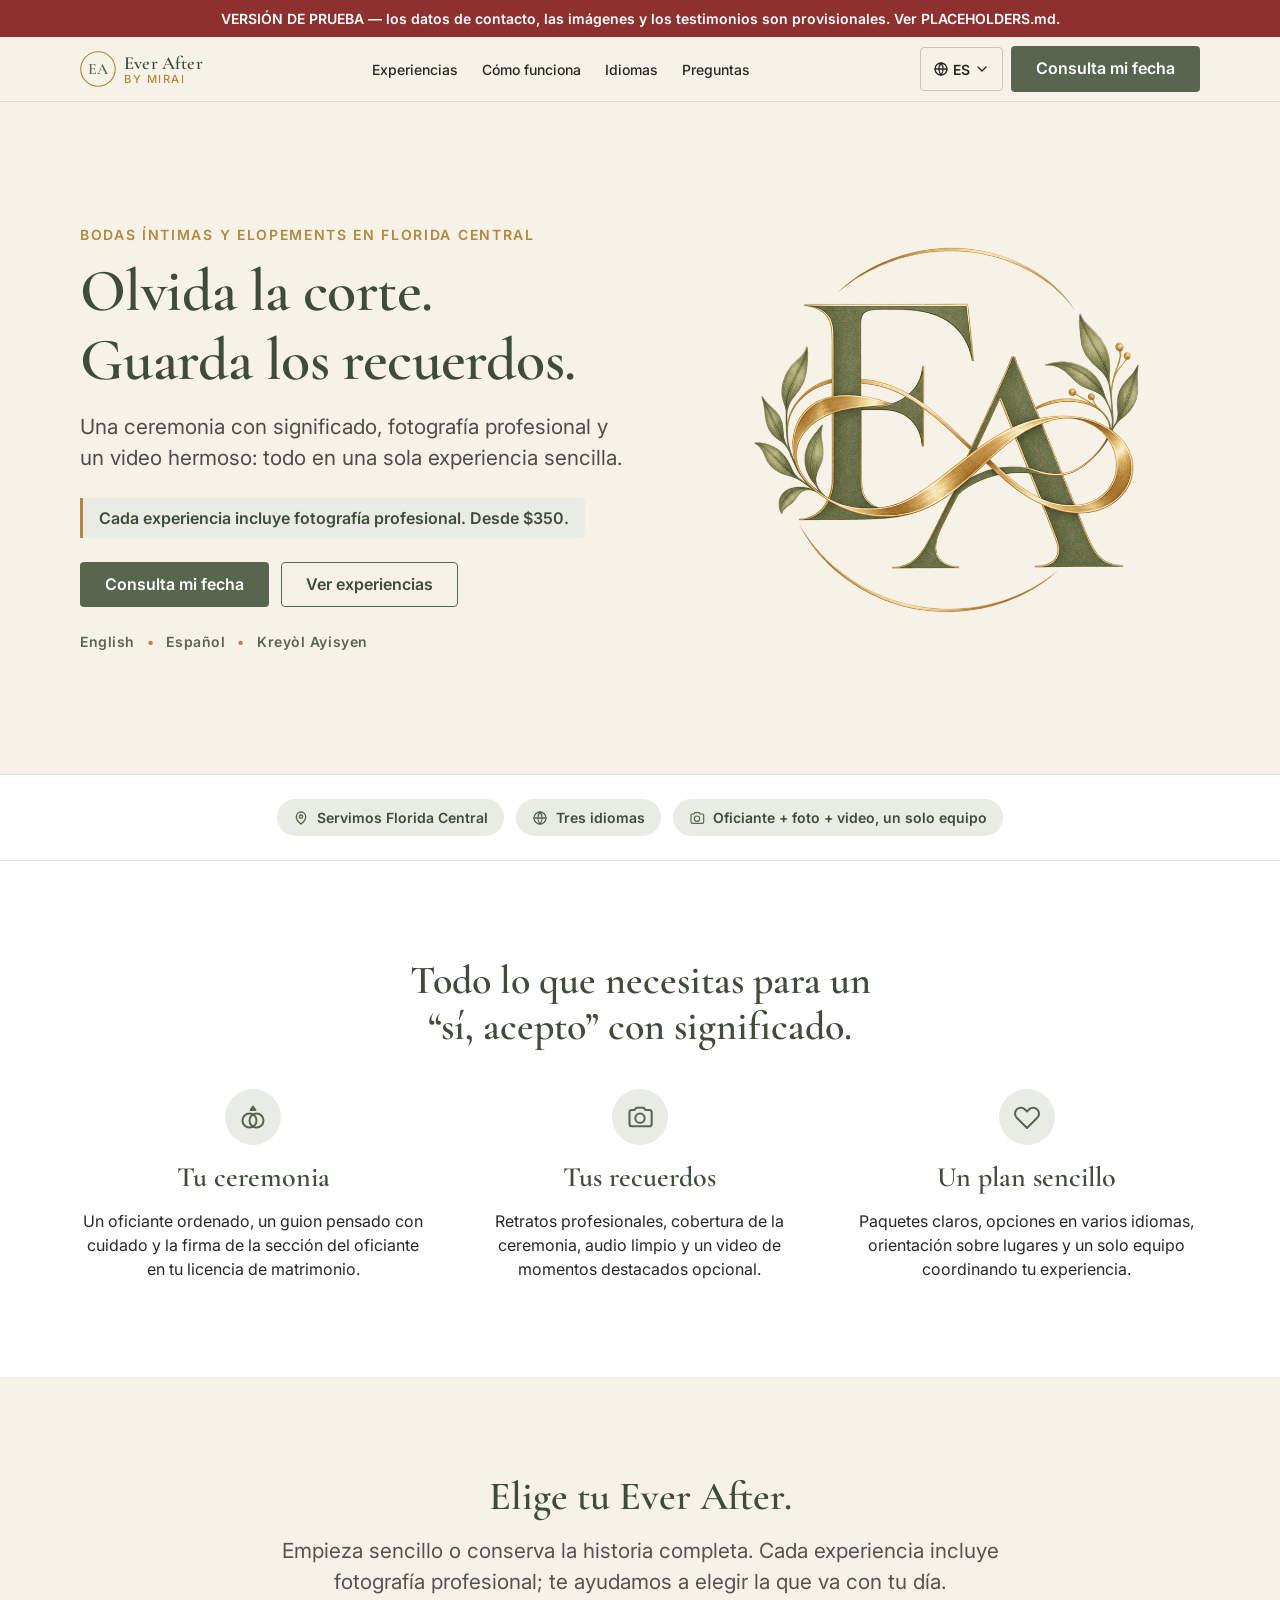
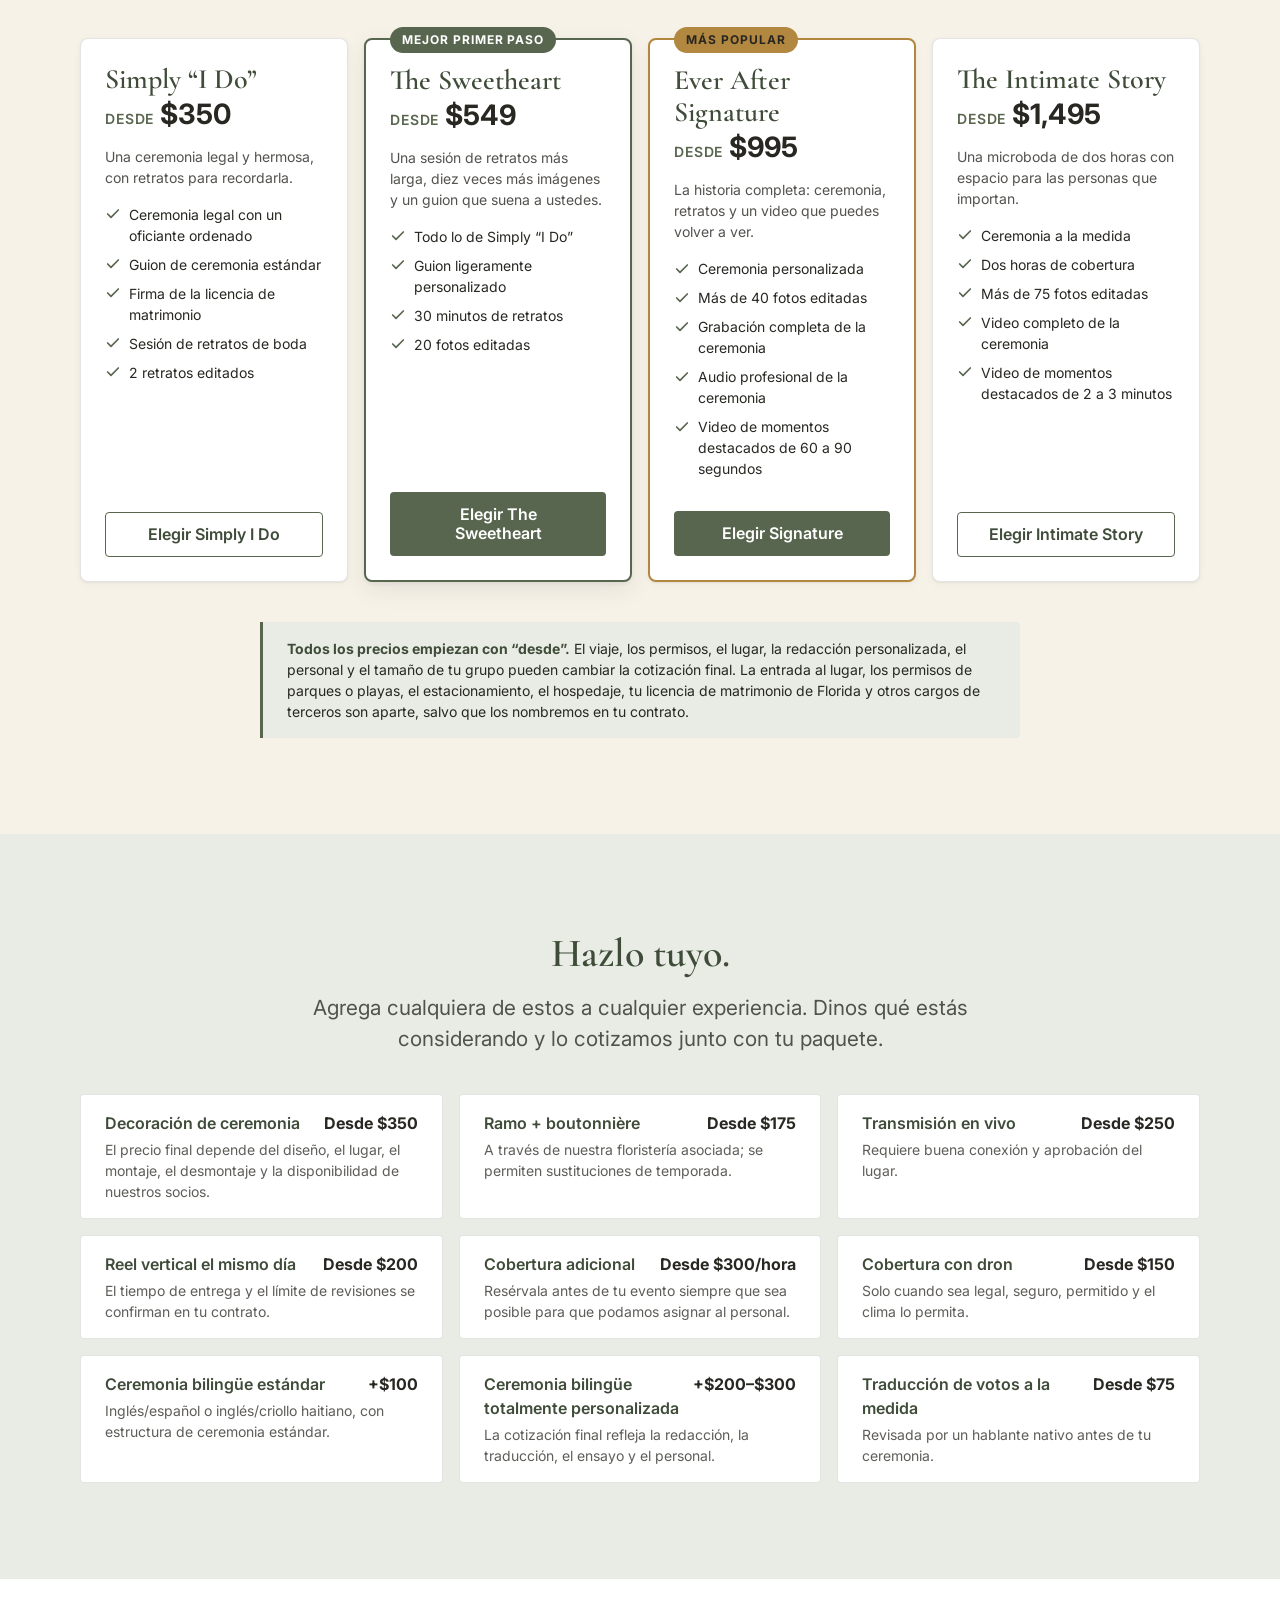
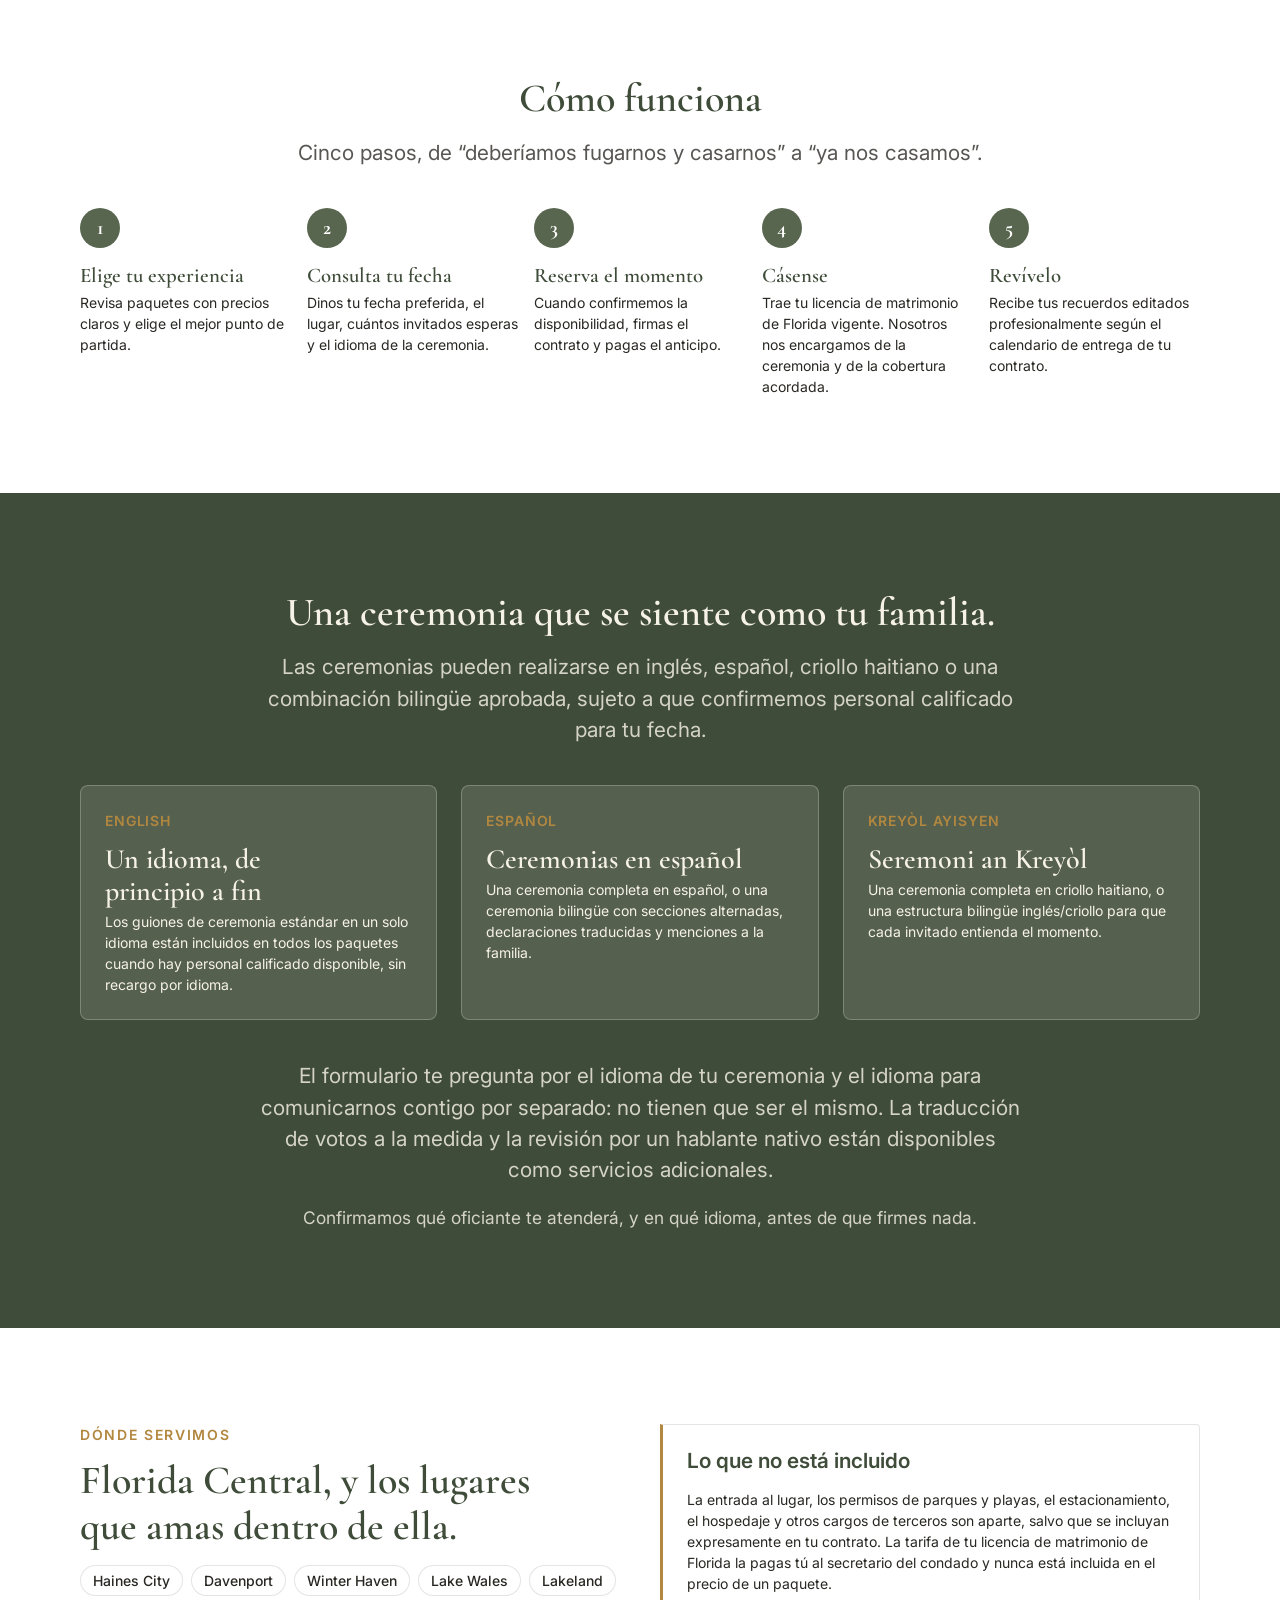
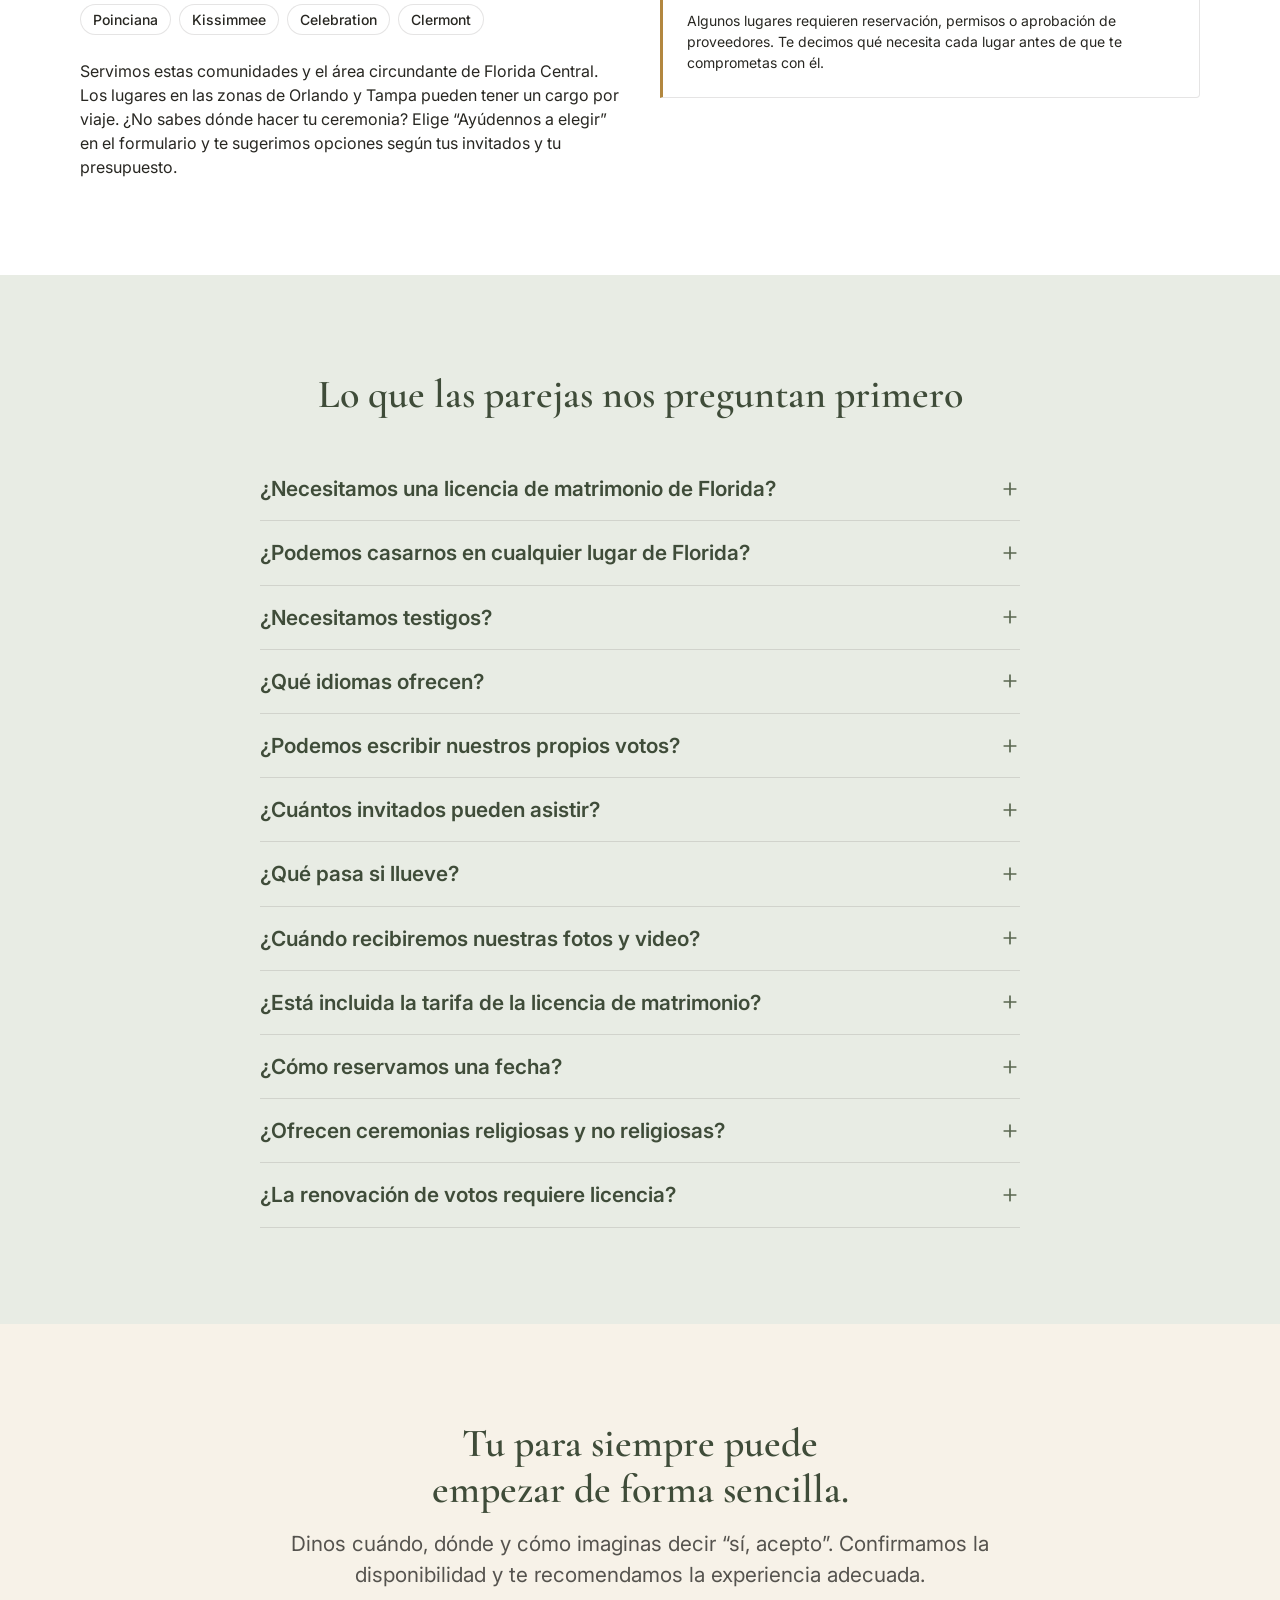
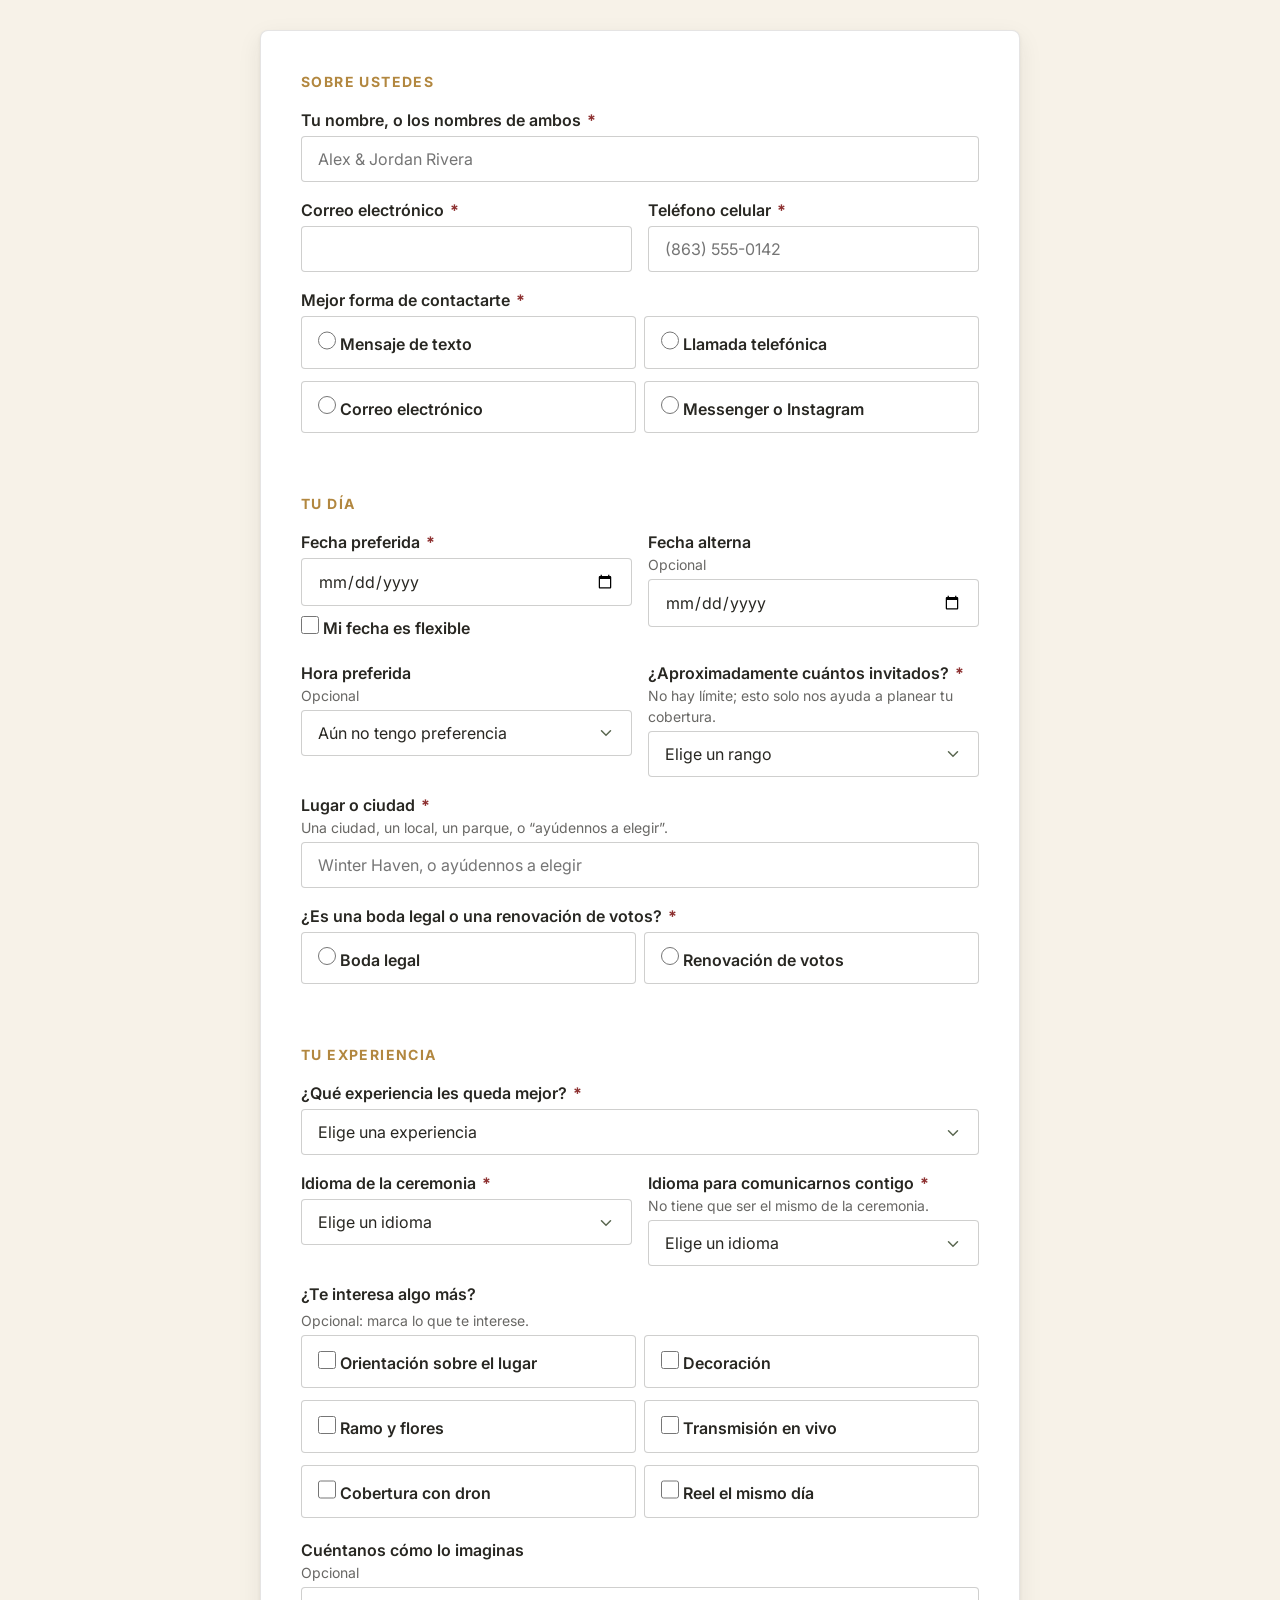
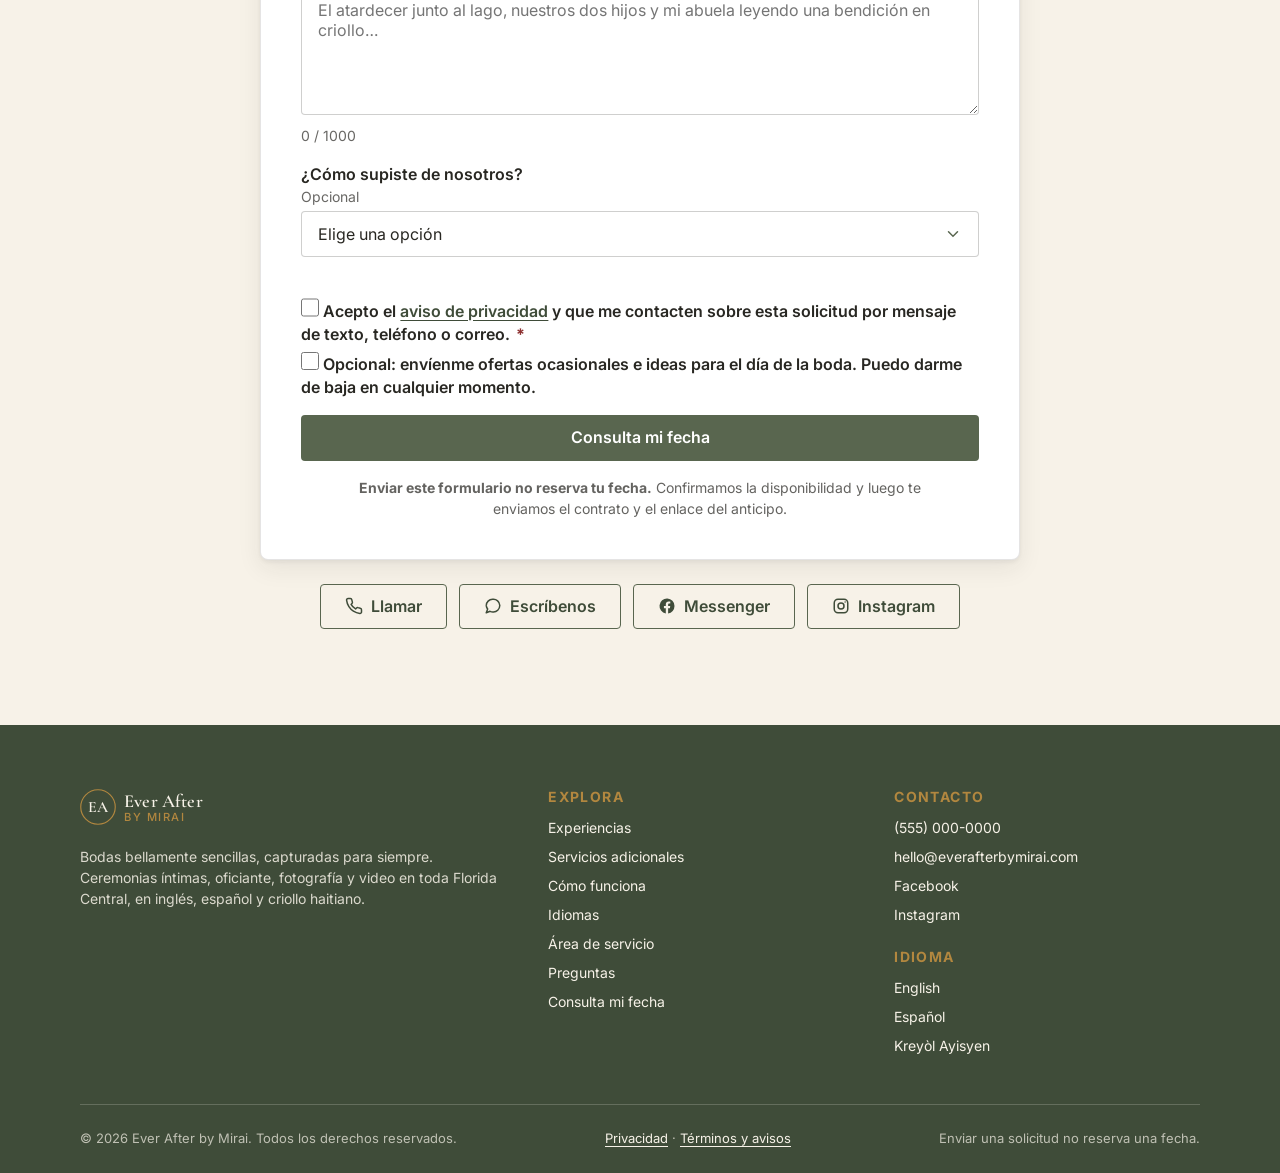
==== es/index.html @ f6a41e98 "Ever After by Mirai website — EN/ES/HT landing pages Static, no-build marketing and lead-conversion " ====
<!DOCTYPE html>
<html lang="es-US">
<head>
<meta charset="utf-8">
<meta name="viewport" content="width=device-width, initial-scale=1">

<!-- SEO §16.1 -->
<title>Bodas Íntimas y Elopements en Florida Central | Ever After by Mirai</title>
<meta name="description" content="Bodas sencillas y significativas en Florida Central: oficiante, fotografía y video. Cada paquete incluye fotos profesionales. Inglés, español y criollo haitiano. Desde $350.">

<!-- Canonical + hreflang §9.3. TODO: replace the domain before launch. -->
<link rel="canonical" href="https://everafterbymirai.com/es/">
<link rel="alternate" hreflang="en-US" href="https://everafterbymirai.com/">
<link rel="alternate" hreflang="es-US" href="https://everafterbymirai.com/es/">
<link rel="alternate" hreflang="ht" href="https://everafterbymirai.com/ht/">
<link rel="alternate" hreflang="x-default" href="https://everafterbymirai.com/">

<!-- Open Graph §16.1 -->
<meta property="og:type" content="website">
<meta property="og:locale" content="es_US">
<meta property="og:locale:alternate" content="en_US">
<meta property="og:locale:alternate" content="ht_HT">
<meta property="og:site_name" content="Ever After by Mirai">
<meta property="og:url" content="https://everafterbymirai.com/es/">
<meta property="og:title" content="Ever After by Mirai | Bodas Íntimas en Florida">
<meta property="og:description" content="Oficiante, fotografía y video en una sola experiencia, sencilla y hermosa.">
<meta property="og:image" content="https://everafterbymirai.com/assets/images/og-card.jpg">
<meta property="og:image:width" content="1200">
<meta property="og:image:height" content="630">
<meta property="og:image:alt" content="Ever After by Mirai — bodas íntimas y elopements en Florida Central">
<meta name="twitter:card" content="summary_large_image">

<link rel="icon" href="/assets/icons/favicon.svg" type="image/svg+xml">
<link rel="apple-touch-icon" href="/assets/icons/apple-touch-icon.png">

<!-- Fonts §12.3. display=swap keeps text visible if Google Fonts is slow or
     blocked, per the §14 resilience requirement. -->
<link rel="preconnect" href="https://fonts.googleapis.com">
<link rel="preconnect" href="https://fonts.gstatic.com" crossorigin>
<link rel="stylesheet" href="https://fonts.googleapis.com/css2?family=Cormorant+Garamond:wght@500;600;700&amp;family=Inter:wght@400;500;600;700&amp;display=swap">

<link rel="stylesheet" href="/assets/css/styles.css">

<!--
  Structured data §16.2 — only truthful, currently-verifiable fields.
  Deliberately omitted until confirmed: aggregateRating and review (§16.2
  forbids self-serving review markup), priceRange, openingHours, and a street
  address. TODO: fill telephone, email, and sameAs from §25 before launch.
-->
<script type="application/ld+json">
{
  "@context": "https://schema.org",
  "@type": "LocalBusiness",
  "@id": "https://everafterbymirai.com/#business",
  "name": "Ever After by Mirai",
  "description": "Intimate wedding ceremonies, officiating, photography, and film for couples across Central Florida. Services offered in English, Spanish, and Haitian Creole.",
  "url": "https://everafterbymirai.com/",
  "logo": "https://everafterbymirai.com/assets/icons/logo.svg",
  "image": "https://everafterbymirai.com/assets/images/og-card.jpg",
  "telephone": "+1-555-000-0000",
  "email": "hello@everafterbymirai.com",
  "availableLanguage": ["en", "es", "ht"],
  "areaServed": [
    { "@type": "City", "name": "Haines City", "addressRegion": "FL" },
    { "@type": "City", "name": "Davenport", "addressRegion": "FL" },
    { "@type": "City", "name": "Winter Haven", "addressRegion": "FL" },
    { "@type": "City", "name": "Lake Wales", "addressRegion": "FL" },
    { "@type": "City", "name": "Lakeland", "addressRegion": "FL" },
    { "@type": "City", "name": "Poinciana", "addressRegion": "FL" },
    { "@type": "City", "name": "Kissimmee", "addressRegion": "FL" },
    { "@type": "City", "name": "Celebration", "addressRegion": "FL" },
    { "@type": "City", "name": "Clermont", "addressRegion": "FL" }
  ],
  "sameAs": [
    "https://www.facebook.com/everafterbymirai",
    "https://www.instagram.com/everafterbymirai"
  ]
}
</script>

<script src="/assets/js/main.js" defer></script>
</head>

<body data-page-type="landing">

<!-- ==== DELETE BEFORE PRODUCTION (see PLACEHOLDERS.md) ==================== -->
<div class="placeholder-banner">
  <p>VERSIÓN DE PRUEBA — los datos de contacto, las imágenes y los testimonios son provisionales. Ver PLACEHOLDERS.md.</p>
</div>
<!-- ======================================================================== -->

<a class="skip-link" href="#main">Ir al contenido</a>

<!-- Icon sprite -->
<svg width="0" height="0" style="position:absolute" aria-hidden="true" focusable="false">
  <symbol id="i-check" viewBox="0 0 24 24" fill="none" stroke="currentColor" stroke-width="2.5" stroke-linecap="round" stroke-linejoin="round"><path d="M20 6L9 17l-5-5"/></symbol>
  <symbol id="i-globe" viewBox="0 0 24 24" fill="none" stroke="currentColor" stroke-width="2" stroke-linecap="round" stroke-linejoin="round"><circle cx="12" cy="12" r="9"/><path d="M3 12h18M12 3a15 15 0 010 18M12 3a15 15 0 000 18"/></symbol>
  <symbol id="i-chevron" viewBox="0 0 24 24" fill="none" stroke="currentColor" stroke-width="2" stroke-linecap="round" stroke-linejoin="round"><path d="M6 9l6 6 6-6"/></symbol>
  <symbol id="i-menu" viewBox="0 0 24 24" fill="none" stroke="currentColor" stroke-width="2" stroke-linecap="round"><path d="M3 6h18M3 12h18M3 18h18"/></symbol>
  <symbol id="i-close" viewBox="0 0 24 24" fill="none" stroke="currentColor" stroke-width="2" stroke-linecap="round"><path d="M18 6L6 18M6 6l12 12"/></symbol>
  <symbol id="i-plus" viewBox="0 0 24 24" fill="none" stroke="currentColor" stroke-width="2" stroke-linecap="round"><path d="M12 5v14M5 12h14"/></symbol>
  <symbol id="i-rings" viewBox="0 0 24 24" fill="none" stroke="currentColor" stroke-width="1.75" stroke-linecap="round" stroke-linejoin="round"><circle cx="9" cy="15" r="6"/><circle cx="15" cy="15" r="6"/><path d="M12 3l2 3h-4l2-3z"/></symbol>
  <symbol id="i-camera" viewBox="0 0 24 24" fill="none" stroke="currentColor" stroke-width="1.75" stroke-linecap="round" stroke-linejoin="round"><path d="M3 8a2 2 0 012-2h2.5l1.2-2h6.6l1.2 2H20a2 2 0 012 2v10a2 2 0 01-2 2H5a2 2 0 01-2-2V8z"/><circle cx="12" cy="13" r="4"/></symbol>
  <symbol id="i-calendar" viewBox="0 0 24 24" fill="none" stroke="currentColor" stroke-width="1.75" stroke-linecap="round" stroke-linejoin="round"><rect x="3" y="5" width="18" height="16" rx="2"/><path d="M3 10h18M8 3v4M16 3v4"/></symbol>
  <symbol id="i-pin" viewBox="0 0 24 24" fill="none" stroke="currentColor" stroke-width="2" stroke-linecap="round" stroke-linejoin="round"><path d="M12 21s7-5.5 7-11a7 7 0 10-14 0c0 5.5 7 11 7 11z"/><circle cx="12" cy="10" r="2.5"/></symbol>
  <symbol id="i-phone" viewBox="0 0 24 24" fill="none" stroke="currentColor" stroke-width="2" stroke-linecap="round" stroke-linejoin="round"><path d="M22 16.9v3a2 2 0 01-2.2 2 19.8 19.8 0 01-8.6-3.1 19.5 19.5 0 01-6-6A19.8 19.8 0 012.1 4.2 2 2 0 014.1 2h3a2 2 0 012 1.7c.1 1 .4 1.9.7 2.8a2 2 0 01-.5 2.1L8.1 9.9a16 16 0 006 6l1.3-1.3a2 2 0 012.1-.4c.9.3 1.8.6 2.8.7a2 2 0 011.7 2z"/></symbol>
  <symbol id="i-chat" viewBox="0 0 24 24" fill="none" stroke="currentColor" stroke-width="2" stroke-linecap="round" stroke-linejoin="round"><path d="M21 11.5a8.4 8.4 0 01-9 8.4 9.5 9.5 0 01-3.9-.8L3 21l1.9-4.9A8.4 8.4 0 013 11.5a8.4 8.4 0 018.5-8.4h.5A8.4 8.4 0 0121 11a.5.5 0 010 .5z"/></symbol>
  <symbol id="i-image" viewBox="0 0 24 24" fill="none" stroke="currentColor" stroke-width="1.75" stroke-linecap="round" stroke-linejoin="round"><rect x="3" y="4" width="18" height="16" rx="2"/><circle cx="8.5" cy="9.5" r="1.5"/><path d="M21 15l-5-5L5 20"/></symbol>
  <symbol id="i-heart" viewBox="0 0 24 24" fill="none" stroke="currentColor" stroke-width="1.75" stroke-linecap="round" stroke-linejoin="round"><path d="M20.8 5.6a5 5 0 00-7.1 0L12 7.3l-1.7-1.7a5 5 0 10-7.1 7.1L12 21.4l8.8-8.7a5 5 0 000-7.1z"/></symbol>
  <symbol id="i-facebook" viewBox="0 0 24 24" fill="currentColor"><path d="M22 12a10 10 0 10-11.6 9.9v-7H7.9V12h2.5V9.8c0-2.5 1.5-3.9 3.8-3.9 1.1 0 2.2.2 2.2.2v2.5h-1.3c-1.2 0-1.6.8-1.6 1.6V12h2.8l-.4 2.9h-2.4v7A10 10 0 0022 12z"/></symbol>
  <symbol id="i-instagram" viewBox="0 0 24 24" fill="none" stroke="currentColor" stroke-width="2"><rect x="3" y="3" width="18" height="18" rx="5"/><circle cx="12" cy="12" r="4"/><circle cx="17.5" cy="6.5" r="1" fill="currentColor" stroke="none"/></symbol>
</svg>

<!-- ======================================================================
     HEADER §7.1
     ====================================================================== -->
<header class="site-header">
  <div class="container site-header__inner">

    <a class="brand" href="/es/">
      <svg class="brand__mark" viewBox="0 0 48 48" aria-hidden="true" focusable="false">
        <circle cx="24" cy="24" r="23" fill="none" stroke="#B2873F" stroke-width="1.5"/>
        <text x="24" y="31" text-anchor="middle" font-family="Cormorant Garamond, Georgia, serif"
              font-size="21" font-weight="600" fill="#59664F">EA</text>
      </svg>
      <span class="brand__name">Ever After<span>by Mirai</span></span>
    </a>

    <nav class="site-nav" aria-label="Principal">
      <a href="#experiences">Experiencias</a>
      <a href="#how-it-works">Cómo funciona</a>
      <a href="#languages">Idiomas</a>
      <a href="#faq">Preguntas</a>
    </nav>

    <div class="header__actions">

      <!-- Language selector §7.1: text labels, never flags alone -->
      <div class="lang-switcher">
        <button type="button" class="lang-switcher__toggle" data-lang-toggle
                aria-expanded="false" aria-controls="lang-menu"
                aria-label="Cambiar idioma. Idioma actual: español">
          <svg aria-hidden="true" focusable="false"><use href="#i-globe"></use></svg>
          <span aria-hidden="true">ES</span>
          <svg class="lang-switcher__chev" aria-hidden="true" focusable="false"><use href="#i-chevron"></use></svg>
        </button>
        <ul class="lang-switcher__menu" id="lang-menu" hidden>
          <li><a href="/"    hreflang="en-US" lang="en-US" data-lang-link="en-US">English</a></li>
          <li><a href="/es/" hreflang="es-US" lang="es-US" data-lang-link="es-US" aria-current="true">Español <span class="lang-switcher__check" aria-hidden="true">✓</span><span class="visually-hidden">(idioma actual)</span></a></li>
          <li><a href="/ht/" hreflang="ht"    lang="ht"    data-lang-link="ht">Kreyòl Ayisyen</a></li>
        </ul>
      </div>

      <a class="btn btn--primary header__cta" href="#inquiry">Consulta mi fecha</a>

      <button type="button" class="menu-toggle" data-menu-toggle
              aria-expanded="false" aria-controls="mobile-nav" aria-label="Menú">
        <svg class="menu-toggle__open" aria-hidden="true" focusable="false"><use href="#i-menu"></use></svg>
        <svg class="menu-toggle__close" aria-hidden="true" focusable="false"><use href="#i-close"></use></svg>
      </button>
    </div>
  </div>

  <nav class="mobile-nav" id="mobile-nav" aria-label="Móvil" hidden>
    <div class="container">
      <ul>
        <li><a href="#experiences">Experiencias</a></li>
        <li><a href="#how-it-works">Cómo funciona</a></li>
        <li><a href="#languages">Idiomas</a></li>
        <li><a href="#service-area">Área de servicio</a></li>
        <li><a href="#faq">Preguntas</a></li>
      </ul>
      <a class="btn btn--primary btn--block" href="#inquiry">Consulta mi fecha</a>
    </div>
  </nav>
</header>

<main id="main">

<!-- ======================================================================
     HERO §7.2
     ====================================================================== -->
<section class="hero" data-hero>
  <div class="container hero__grid">
    <div class="hero__content">
      <span class="eyebrow">Bodas Íntimas y Elopements en Florida Central</span>
      <h1>Olvida la corte.<br>Guarda los recuerdos.</h1>
      <p class="hero__lede">
        Una ceremonia con significado, fotografía profesional y un video hermoso:
        todo en una sola experiencia sencilla.
      </p>
      <p class="hero__price">Cada experiencia incluye fotografía profesional. Desde&nbsp;$350.</p>

      <div class="btn-row">
        <a class="btn btn--primary" href="#inquiry">Consulta mi fecha</a>
        <a class="btn btn--secondary" href="#experiences">Ver experiencias</a>
      </div>

      <p class="hero__trust">
        English <span aria-hidden="true">•</span> Español <span aria-hidden="true">•</span> Kreyòl Ayisyen
      </p>
    </div>

    <!--
      §7.2 / §7.8: the brand monogram stands in until a real intimate-wedding
      photograph is available. It is brand art, not client work, so nothing here
      implies a past wedding. Alt text describes it as the logo it is.
      TODO: replace with a real hero photograph — see PLACEHOLDERS.md.
    -->
    <div class="hero__media hero__media--brand">
      <img src="/assets/images/ea-monogram.png"
           alt="Monograma de Ever After by Mirai: las letras E y A en verde salvia, unidas por una cinta dorada y enmarcadas por hojas de olivo."
           width="900" height="900"
           fetchpriority="high" decoding="async">
    </div>
  </div>
</section>

<!-- Trust chips §12.4 -->
<div class="trust-chips">
  <span class="chip"><svg aria-hidden="true" focusable="false"><use href="#i-pin"></use></svg> Servimos Florida Central</span>
  <span class="chip"><svg aria-hidden="true" focusable="false"><use href="#i-globe"></use></svg> Tres idiomas</span>
  <span class="chip"><svg aria-hidden="true" focusable="false"><use href="#i-camera"></use></svg> Oficiante + foto + video, un solo equipo</span>
</div>

<!-- ======================================================================
     VALUE PROPOSITION §7.3
     ====================================================================== -->
<section class="section section--white" aria-labelledby="value-heading">
  <div class="container">
    <div class="section-head">
      <h2 id="value-heading">Todo lo que necesitas para un “sí, acepto” con significado.</h2>
    </div>

    <div class="pillars">
      <div class="pillar">
        <span class="pillar__icon"><svg aria-hidden="true" focusable="false"><use href="#i-rings"></use></svg></span>
        <h3>Tu ceremonia</h3>
        <p>Un oficiante ordenado, un guion pensado con cuidado y la firma de la sección del oficiante en tu licencia de matrimonio.</p>
      </div>
      <div class="pillar">
        <span class="pillar__icon"><svg aria-hidden="true" focusable="false"><use href="#i-camera"></use></svg></span>
        <h3>Tus recuerdos</h3>
        <p>Retratos profesionales, cobertura de la ceremonia, audio limpio y un video de momentos destacados opcional.</p>
      </div>
      <div class="pillar">
        <span class="pillar__icon"><svg aria-hidden="true" focusable="false"><use href="#i-heart"></use></svg></span>
        <h3>Un plan sencillo</h3>
        <p>Paquetes claros, opciones en varios idiomas, orientación sobre lugares y un solo equipo coordinando tu experiencia.</p>
      </div>
    </div>
  </div>
</section>

<!-- ======================================================================
     PACKAGES §7.4
     ====================================================================== -->
<section class="section section--ivory" id="experiences" aria-labelledby="packages-heading">
  <div class="container">
    <div class="section-head">
      <h2 id="packages-heading">Elige tu Ever After.</h2>
      <p>
        Empieza sencillo o conserva la historia completa. Cada experiencia incluye
        fotografía profesional; te ayudamos a elegir la que va con tu día.
      </p>
    </div>

    <div class="packages">

      <article class="package" data-package-id="simply-i-do">
        <h3 class="package__name">Simply “I Do”</h3>
        <p class="package__price"><span class="from">Desde</span> $350</p>
        <p class="package__desc">Una ceremonia legal y hermosa, con retratos para recordarla.</p>
        <ul class="package__list">
          <li><svg aria-hidden="true" focusable="false"><use href="#i-check"></use></svg> Ceremonia legal con un oficiante ordenado</li>
          <li><svg aria-hidden="true" focusable="false"><use href="#i-check"></use></svg> Guion de ceremonia estándar</li>
          <li><svg aria-hidden="true" focusable="false"><use href="#i-check"></use></svg> Firma de la licencia de matrimonio</li>
          <li><svg aria-hidden="true" focusable="false"><use href="#i-check"></use></svg> Sesión de retratos de boda</li>
          <li><svg aria-hidden="true" focusable="false"><use href="#i-check"></use></svg> 2 retratos editados</li>
        </ul>
        <button type="button" class="btn btn--secondary btn--block"
                data-package-select="simply-i-do" data-package-price="350">
          Elegir Simply I Do
        </button>
      </article>

      <!-- §7.4: The Sweetheart is visually emphasized as the approachable
           entry into media coverage. -->
      <article class="package package--featured" data-package-id="sweetheart">
        <span class="package__flag package__flag--featured">Mejor primer paso</span>
        <h3 class="package__name">The Sweetheart</h3>
        <p class="package__price"><span class="from">Desde</span> $549</p>
        <p class="package__desc">Una sesión de retratos más larga, diez veces más imágenes y un guion que suena a ustedes.</p>
        <ul class="package__list">
          <li><svg aria-hidden="true" focusable="false"><use href="#i-check"></use></svg> Todo lo de Simply “I Do”</li>
          <li><svg aria-hidden="true" focusable="false"><use href="#i-check"></use></svg> Guion ligeramente personalizado</li>
          <li><svg aria-hidden="true" focusable="false"><use href="#i-check"></use></svg> 30 minutos de retratos</li>
          <li><svg aria-hidden="true" focusable="false"><use href="#i-check"></use></svg> 20 fotos editadas</li>
        </ul>
        <button type="button" class="btn btn--primary btn--block"
                data-package-select="sweetheart" data-package-price="549">
          Elegir The Sweetheart
        </button>
      </article>

      <article class="package package--popular" data-package-id="signature">
        <span class="package__flag package__flag--popular">Más popular</span>
        <h3 class="package__name">Ever After Signature</h3>
        <p class="package__price"><span class="from">Desde</span> $995</p>
        <p class="package__desc">La historia completa: ceremonia, retratos y un video que puedes volver a ver.</p>
        <ul class="package__list">
          <li><svg aria-hidden="true" focusable="false"><use href="#i-check"></use></svg> Ceremonia personalizada</li>
          <li><svg aria-hidden="true" focusable="false"><use href="#i-check"></use></svg> Más de 40 fotos editadas</li>
          <li><svg aria-hidden="true" focusable="false"><use href="#i-check"></use></svg> Grabación completa de la ceremonia</li>
          <li><svg aria-hidden="true" focusable="false"><use href="#i-check"></use></svg> Audio profesional de la ceremonia</li>
          <li><svg aria-hidden="true" focusable="false"><use href="#i-check"></use></svg> Video de momentos destacados de 60 a 90 segundos</li>
        </ul>
        <button type="button" class="btn btn--primary btn--block"
                data-package-select="signature" data-package-price="995">
          Elegir Signature
        </button>
      </article>

      <article class="package" data-package-id="intimate-story">
        <h3 class="package__name">The Intimate Story</h3>
        <p class="package__price"><span class="from">Desde</span> $1,495</p>
        <p class="package__desc">Una microboda de dos horas con espacio para las personas que importan.</p>
        <ul class="package__list">
          <li><svg aria-hidden="true" focusable="false"><use href="#i-check"></use></svg> Ceremonia a la medida</li>
          <li><svg aria-hidden="true" focusable="false"><use href="#i-check"></use></svg> Dos horas de cobertura</li>
          <li><svg aria-hidden="true" focusable="false"><use href="#i-check"></use></svg> Más de 75 fotos editadas</li>
          <li><svg aria-hidden="true" focusable="false"><use href="#i-check"></use></svg> Video completo de la ceremonia</li>
          <li><svg aria-hidden="true" focusable="false"><use href="#i-check"></use></svg> Video de momentos destacados de 2 a 3 minutos</li>
        </ul>
        <button type="button" class="btn btn--secondary btn--block"
                data-package-select="intimate-story" data-package-price="1495">
          Elegir Intimate Story
        </button>
      </article>
    </div>

    <!-- §7.4 package-display rule + PKG-01, PKG-05, PKG-06 -->
    <div class="package-note">
      <p>
        <strong>Todos los precios empiezan con “desde”.</strong> El viaje, los permisos, el lugar, la
        redacción personalizada, el personal y el tamaño de tu grupo pueden cambiar
        la cotización final. La entrada al lugar, los permisos de parques o playas,
        el estacionamiento, el hospedaje, tu licencia de matrimonio de Florida y
        otros cargos de terceros son aparte, salvo que los nombremos en tu contrato.
      </p>
    </div>
  </div>
</section>

<!-- ======================================================================
     ADD-ONS §7.5
     ====================================================================== -->
<section class="section section--sage" id="add-ons" aria-labelledby="addons-heading">
  <div class="container">
    <div class="section-head">
      <h2 id="addons-heading">Hazlo tuyo.</h2>
      <p>Agrega cualquiera de estos a cualquier experiencia. Dinos qué estás considerando y lo cotizamos junto con tu paquete.</p>
    </div>

    <div class="addons">
      <div class="addon">
        <p class="addon__head"><span class="addon__name">Decoración de ceremonia</span><span class="addon__price">Desde $350</span></p>
        <p class="addon__note">El precio final depende del diseño, el lugar, el montaje, el desmontaje y la disponibilidad de nuestros socios.</p>
      </div>
      <div class="addon">
        <p class="addon__head"><span class="addon__name">Ramo + boutonnière</span><span class="addon__price">Desde $175</span></p>
        <p class="addon__note">A través de nuestra floristería asociada; se permiten sustituciones de temporada.</p>
      </div>
      <div class="addon">
        <p class="addon__head"><span class="addon__name">Transmisión en vivo</span><span class="addon__price">Desde $250</span></p>
        <p class="addon__note">Requiere buena conexión y aprobación del lugar.</p>
      </div>
      <div class="addon">
        <p class="addon__head"><span class="addon__name">Reel vertical el mismo día</span><span class="addon__price">Desde $200</span></p>
        <p class="addon__note">El tiempo de entrega y el límite de revisiones se confirman en tu contrato.</p>
      </div>
      <div class="addon">
        <p class="addon__head"><span class="addon__name">Cobertura adicional</span><span class="addon__price">Desde $300/hora</span></p>
        <p class="addon__note">Resérvala antes de tu evento siempre que sea posible para que podamos asignar al personal.</p>
      </div>
      <div class="addon">
        <p class="addon__head"><span class="addon__name">Cobertura con dron</span><span class="addon__price">Desde $150</span></p>
        <p class="addon__note">Solo cuando sea legal, seguro, permitido y el clima lo permita.</p>
      </div>
      <div class="addon">
        <p class="addon__head"><span class="addon__name">Ceremonia bilingüe estándar</span><span class="addon__price">+$100</span></p>
        <p class="addon__note">Inglés/español o inglés/criollo haitiano, con estructura de ceremonia estándar.</p>
      </div>
      <div class="addon">
        <p class="addon__head"><span class="addon__name">Ceremonia bilingüe totalmente personalizada</span><span class="addon__price">+$200–$300</span></p>
        <p class="addon__note">La cotización final refleja la redacción, la traducción, el ensayo y el personal.</p>
      </div>
      <div class="addon">
        <p class="addon__head"><span class="addon__name">Traducción de votos a la medida</span><span class="addon__price">Desde $75</span></p>
        <p class="addon__note">Revisada por un hablante nativo antes de tu ceremonia.</p>
      </div>
    </div>
  </div>
</section>

<!-- ======================================================================
     HOW IT WORKS §7.6
     ====================================================================== -->
<section class="section section--white" id="how-it-works" aria-labelledby="how-heading">
  <div class="container">
    <div class="section-head">
      <h2 id="how-heading">Cómo funciona</h2>
      <p>Cinco pasos, de “deberíamos fugarnos y casarnos” a “ya nos casamos”.</p>
    </div>

    <ol class="steps">
      <li class="step">
        <h3>Elige tu experiencia</h3>
        <p>Revisa paquetes con precios claros y elige el mejor punto de partida.</p>
      </li>
      <li class="step">
        <h3>Consulta tu fecha</h3>
        <p>Dinos tu fecha preferida, el lugar, cuántos invitados esperas y el idioma de la ceremonia.</p>
      </li>
      <li class="step">
        <h3>Reserva el momento</h3>
        <p>Cuando confirmemos la disponibilidad, firmas el contrato y pagas el anticipo.</p>
      </li>
      <li class="step">
        <h3>Cásense</h3>
        <p>Trae tu licencia de matrimonio de Florida vigente. Nosotros nos encargamos de la ceremonia y de la cobertura acordada.</p>
      </li>
      <li class="step">
        <h3>Revívelo</h3>
        <p>Recibe tus recuerdos editados profesionalmente según el calendario de entrega de tu contrato.</p>
      </li>
    </ol>
  </div>
</section>

<!-- ======================================================================
     LANGUAGES §7.7
     ====================================================================== -->
<section class="section section--deep" id="languages" aria-labelledby="lang-heading">
  <div class="container">
    <div class="section-head">
      <h2 id="lang-heading">Una ceremonia que se siente como tu familia.</h2>
      <p>
        Las ceremonias pueden realizarse en inglés, español, criollo haitiano o una
        combinación bilingüe aprobada, sujeto a que confirmemos personal calificado
        para tu fecha.
      </p>
    </div>

    <div class="lang-grid">
      <div class="lang-card">
        <span class="lang-card__native" lang="en">English</span>
        <h3>Un idioma, de principio a fin</h3>
        <p>Los guiones de ceremonia estándar en un solo idioma están incluidos en todos los paquetes cuando hay personal calificado disponible, sin recargo por idioma.</p>
      </div>
      <div class="lang-card">
        <span class="lang-card__native" lang="es">Español</span>
        <h3>Ceremonias en español</h3>
        <p>Una ceremonia completa en español, o una ceremonia bilingüe con secciones alternadas, declaraciones traducidas y menciones a la familia.</p>
      </div>
      <div class="lang-card">
        <span class="lang-card__native" lang="ht">Kreyòl Ayisyen</span>
        <h3>Seremoni an Kreyòl</h3>
        <p>Una ceremonia completa en criollo haitiano, o una estructura bilingüe inglés/criollo para que cada invitado entienda el momento.</p>
      </div>
    </div>

    <div class="section-head" style="margin-bottom:0">
      <p>
        El formulario te pregunta por el idioma de tu ceremonia y el idioma para
        comunicarnos contigo por separado: no tienen que ser el mismo. La traducción
        de votos a la medida y la revisión por un hablante nativo están disponibles
        como servicios adicionales.
      </p>
      <!-- §7.7: do not imply every team member is fluent in every language.
           Naming the officiant happens after staffing is finalized. -->
      <p><small>Confirmamos qué oficiante te atenderá, y en qué idioma, antes de que firmes nada.</small></p>
    </div>
  </div>
</section>

<!-- ======================================================================
     GALLERY §7.8 — REMOVED PENDING REAL IMAGERY

     The placeholder-tile gallery was removed at the owner's request: it will
     return once Ever After by Mirai has its own ceremony, portrait, detail,
     and reaction photographs. §7.8 and §11.2 forbid decorative or generated
     imagery standing in for client work, so an empty section is the honest
     state until then.

     When real images exist, restore this section between the languages and
     service-area sections. The .gallery, .gallery__item and .gallery__placeholder
     styles are still in assets/css/styles.css, and main.js still tracks the
     gallery_engage event for any [data-gallery-asset] element.

     TESTIMONIALS §11.3 also belong here once three real, consented quotes
     exist. §12.4 forbids fabricated ratings, so none ship as placeholders.
     ====================================================================== -->

<!-- ======================================================================
     SERVICE AREA §7.9
     ====================================================================== -->
<section class="section section--white" id="service-area" aria-labelledby="area-heading">
  <div class="container">
    <div class="area-grid">
      <div>
        <span class="eyebrow">Dónde servimos</span>
        <h2 id="area-heading">Florida Central, y los lugares que amas dentro de ella.</h2>
        <ul class="city-list">
          <li>Haines City</li><li>Davenport</li><li>Winter Haven</li>
          <li>Lake Wales</li><li>Lakeland</li><li>Poinciana</li>
          <li>Kissimmee</li><li>Celebration</li><li>Clermont</li>
        </ul>
        <p>
          Servimos estas comunidades y el área circundante de Florida Central.
          Los lugares en las zonas de Orlando y Tampa pueden tener un cargo por
          viaje. ¿No sabes dónde hacer tu ceremonia? Elige “Ayúdennos a elegir” en
          el formulario y te sugerimos opciones según tus invitados y tu presupuesto.
        </p>
      </div>

      <div class="callout">
        <h3>Lo que no está incluido</h3>
        <p>
          La entrada al lugar, los permisos de parques y playas, el estacionamiento,
          el hospedaje y otros cargos de terceros son aparte, salvo que se incluyan
          expresamente en tu contrato. La tarifa de tu licencia de matrimonio de
          Florida la pagas tú al secretario del condado y nunca está incluida en el
          precio de un paquete.
        </p>
        <p>
          Algunos lugares requieren reservación, permisos o aprobación de proveedores.
          Te decimos qué necesita cada lugar antes de que te comprometas con él.
        </p>
      </div>
    </div>
  </div>
</section>

<!-- ======================================================================
     FAQ §7.10
     ====================================================================== -->
<section class="section section--sage" id="faq" aria-labelledby="faq-heading">
  <div class="container">
    <div class="section-head">
      <h2 id="faq-heading">Lo que las parejas nos preguntan primero</h2>
    </div>

    <div class="faq">

      <details class="faq__item" data-faq-id="license-required">
        <summary>¿Necesitamos una licencia de matrimonio de Florida?
          <svg class="faq__icon" aria-hidden="true" focusable="false"><use href="#i-plus"></use></svg>
        </summary>
        <div class="faq__body">
          <p>
            Sí. Para un matrimonio legal en Florida, ustedes obtienen la licencia con
            el secretario de cualquier condado de Florida antes de la ceremonia y la
            traen el día del evento, vigente y sin vencer. Nosotros completamos la
            sección del oficiante y seguimos el procedimiento de devolución.
          </p>
          <p>
            Ofrecemos orientación sobre la licencia de matrimonio, no asesoría legal.
            El secretario que emite la licencia siempre es la autoridad sobre los
            requisitos y las tarifas vigentes.
          </p>
        </div>
      </details>

      <details class="faq__item" data-faq-id="anywhere-in-florida">
        <summary>¿Podemos casarnos en cualquier lugar de Florida?
          <svg class="faq__icon" aria-hidden="true" focusable="false"><use href="#i-plus"></use></svg>
        </summary>
        <div class="faq__body">
          <p>
            Una licencia de matrimonio de Florida generalmente es válida en todo el
            estado. El límite práctico es el lugar en sí: parques, playas, jardines y
            locales privados pueden requerir reservación, permisos, cuotas de entrada
            o aprobación de proveedores externos.
          </p>
          <p>
            Dinos dónde te lo imaginas y te decimos qué se necesita para casarse
            ahí.
          </p>
        </div>
      </details>

      <details class="faq__item" data-faq-id="witnesses">
        <summary>¿Necesitamos testigos?
          <svg class="faq__icon" aria-hidden="true" focusable="false"><use href="#i-plus"></use></svg>
        </summary>
        <div class="faq__body">
          <p>
            Sigue las indicaciones que te dé el secretario del condado cuando obtengas
            tu licencia: ellos establecen el requisito y nosotros no agregamos
            condiciones que ellos no hayan impuesto. Si tu licencia requiere firmas de
            testigos, tráelos; si necesitas ayuda para conseguir uno, pídenosla.
          </p>
        </div>
      </details>

      <details class="faq__item" data-faq-id="languages">
        <summary>¿Qué idiomas ofrecen?
          <svg class="faq__icon" aria-hidden="true" focusable="false"><use href="#i-plus"></use></svg>
        </summary>
        <div class="faq__body">
          <p>
            Inglés, español, criollo haitiano y combinaciones bilingües confirmadas de
            esos idiomas: inglés/español o inglés/criollo haitiano. La disponibilidad
            depende del personal calificado para tu fecha específica, que confirmamos
            antes de que firmes nada.
          </p>
          <p>
            Una ceremonia estándar en un solo idioma nunca tiene recargo por elegir
            español o criollo haitiano. El precio de las ceremonias bilingües y de la
            traducción a la medida refleja la redacción, la revisión y el ensayo
            adicionales.
          </p>
        </div>
      </details>

      <details class="faq__item" data-faq-id="own-vows">
        <summary>¿Podemos escribir nuestros propios votos?
          <svg class="faq__icon" aria-hidden="true" focusable="false"><use href="#i-plus"></use></svg>
        </summary>
        <div class="faq__body">
          <p>
            Sí, y los animamos a hacerlo. Si quieren ayuda, ofrecemos apoyo en la
            redacción y traducción de votos a la medida revisada por un hablante
            nativo, para que digan sus votos en el idioma que más significa para
            ustedes.
          </p>
        </div>
      </details>

      <details class="faq__item" data-faq-id="guest-count">
        <summary>¿Cuántos invitados pueden asistir?
          <svg class="faq__icon" aria-hidden="true" focusable="false"><use href="#i-plus"></use></svg>
        </summary>
        <div class="faq__body">
          <p>
            Los que quieran. No ponemos límite de invitados en ninguna experiencia.
            Inviten a dos personas o a cincuenta.
          </p>
          <p>
            El límite práctico es tu lugar, no tu paquete: los parques, los locales y
            las propiedades privadas fijan su propia capacidad, y algunos requieren
            reservación o permisos para grupos grandes. Dinos aproximadamente cuántas
            personas esperas y nos aseguramos de que el lugar y nuestra cobertura
            funcionen para ese día.
          </p>
        </div>
      </details>

      <details class="faq__item" data-faq-id="rain">
        <summary>¿Qué pasa si llueve?
          <svg class="faq__icon" aria-hidden="true" focusable="false"><use href="#i-plus"></use></svg>
        </summary>
        <div class="faq__body">
          <p>
            Acordamos contigo un lugar alterno con anticipación, y tu contrato fija una
            fecha límite para decidir por el clima antes de la ceremonia, junto con
            los términos para reprogramar. Aquí el clima de Florida es parte de la
            planeación, no una sorpresa: lo planeamos contigo.
          </p>
          <!-- TODO §25: replace with the exact decision-deadline window and
               reschedule terms from the final contract. -->
        </div>
      </details>

      <details class="faq__item" data-faq-id="delivery">
        <summary>¿Cuándo recibiremos nuestras fotos y video?
          <svg class="faq__icon" aria-hidden="true" focusable="false"><use href="#i-plus"></use></svg>
        </summary>
        <div class="faq__body">
          <!-- TODO §25: publish these only if operationally sustainable. -->
          <p>
            Nuestro calendario objetivo es: adelantos en 72 horas, fotos editadas en
            14 días y videos en 21 días. Tu contrato indica el calendario de entrega
            que aplica a tu reservación.
          </p>
        </div>
      </details>

      <details class="faq__item" data-faq-id="license-fee">
        <summary>¿Está incluida la tarifa de la licencia de matrimonio?
          <svg class="faq__icon" aria-hidden="true" focusable="false"><use href="#i-plus"></use></svg>
        </summary>
        <div class="faq__body">
          <p>
            No. La tarifa de tu licencia se paga directamente al secretario del condado.
            Los costos del lugar, los permisos, el estacionamiento y las tarifas de
            proveedores externos también son aparte, salvo que tu contrato los incluya
            expresamente.
          </p>
        </div>
      </details>

      <details class="faq__item" data-faq-id="reserve-date">
        <summary>¿Cómo reservamos una fecha?
          <svg class="faq__icon" aria-hidden="true" focusable="false"><use href="#i-plus"></use></svg>
        </summary>
        <div class="faq__body">
          <p>
            Tres cosas, en orden: confirmamos la disponibilidad, firmas el contrato y
            pagas el anticipo. Solo entonces queda reservada tu fecha.
          </p>
          <p>
            <strong>Enviar el formulario no reserva tu fecha</strong>:
            inicia la conversación para que podamos verificar la disponibilidad.
          </p>
        </div>
      </details>

      <details class="faq__item" data-faq-id="religious">
        <summary>¿Ofrecen ceremonias religiosas y no religiosas?
          <svg class="faq__icon" aria-hidden="true" focusable="false"><use href="#i-plus"></use></svg>
        </summary>
        <div class="faq__body">
          <!-- TODO §25: confirm the exact supported range with the officiant
               before launch, then state it precisely here. -->
          <p>
            Realizamos ceremonias religiosas, espirituales, mixtas y completamente
            laicas. Dinos qué esperan sus familias y qué se siente bien para ustedes,
            y damos forma al guion a partir de eso.
          </p>
        </div>
      </details>

      <details class="faq__item" data-faq-id="vow-renewal">
        <summary>¿La renovación de votos requiere licencia?
          <svg class="faq__icon" aria-hidden="true" focusable="false"><use href="#i-plus"></use></svg>
        </summary>
        <div class="faq__body">
          <p>
            No. Una renovación de votos es una celebración simbólica de un matrimonio
            que ya existe, así que por lo general no se requiere una nueva licencia, y
            una renovación no es un nuevo matrimonio legal. Todos los paquetes sirven
            para una renovación; solo elige “Renovación de votos” en el formulario.
          </p>
        </div>
      </details>

    </div>
  </div>
</section>

<!-- ======================================================================
     FINAL CONVERSION + INQUIRY FORM §7.11, §10
     ====================================================================== -->
<section class="section section--ivory" id="inquiry" aria-labelledby="inquiry-heading">
  <div class="container">

    <div class="section-head">
      <!-- tabindex="-1" so the package CTAs can move focus here -->
      <h2 id="inquiry-heading" tabindex="-1">Tu para siempre puede empezar de forma sencilla.</h2>
      <p>Dinos cuándo, dónde y cómo imaginas decir “sí, acepto”. Confirmamos la disponibilidad y te recomendamos la experiencia adecuada.</p>
    </div>

    <div class="form-wrap">

      <!-- Error summary §19 -->
      <div class="form-error-summary" id="form-error-summary" role="alert" tabindex="-1" hidden>
        <h3>Corrige lo siguiente antes de enviar:</h3>
        <ul id="form-error-summary-list"></ul>
      </div>

      <!-- Network failure §14: never fail silently; always offer a way out -->
      <div class="form-error-summary" id="form-network-error" role="alert" tabindex="-1" hidden>
        <h3>No pudimos enviar tu solicitud</h3>
        <p>Inténtalo de nuevo. Si sigue sin funcionar, contáctanos directamente: no queremos perderte.</p>
        <div class="btn-row">
          <a class="btn btn--primary" href="tel:+15550000000" data-contact-channel="call" data-section="form-error">Llámanos</a>
          <a class="btn btn--secondary" href="sms:+15550000000" data-contact-channel="text" data-section="form-error">Escríbenos</a>
        </div>
      </div>

      <!--
        Netlify Forms §17.2: real static HTML form present at deploy time, unique
        form name, matching hidden form-name field, honeypot. JS upgrades this to
        a fetch POST so failures are visible; without JS the native POST to
        /thank-you/ still works.
      -->
      <form
        name="date-inquiry"
        method="POST"
        action="/es/gracias/"
        data-netlify="true"
        netlify-honeypot="bot-field"
        data-inquiry-form
        data-endpoint="/"
        novalidate
        data-msg-required="Este campo es obligatorio."
        data-msg-email="Ingresa un correo electrónico válido."
        data-msg-tel="Ingresa un número de teléfono válido."
        data-msg-date="Elige una fecha o marca “Mi fecha es flexible”."
        data-msg-sending="Enviando…">

        <input type="hidden" name="form-name" value="date-inquiry">

        <!-- Honeypot §10.3 -->
        <p class="hp" aria-hidden="true">
          <label>No llenes esto si eres una persona: <input name="bot-field" tabindex="-1" autocomplete="off"></label>
        </p>

        <!-- Hidden attribution §10.2 -->
        <input type="hidden" name="utm_source" value="">
        <input type="hidden" name="utm_medium" value="">
        <input type="hidden" name="utm_campaign" value="">
        <input type="hidden" name="utm_content" value="">
        <input type="hidden" name="utm_term" value="">
        <input type="hidden" name="landing_page" value="">
        <input type="hidden" name="referrer" value="">
        <input type="hidden" name="locale" value="es-US">
        <input type="hidden" name="selected_package" value="">
        <input type="hidden" name="submission_timestamp" value="">

        <!-- ---------------------------------------------------------- -->
        <fieldset class="field-group">
          <legend class="field-group__legend">Sobre ustedes</legend>

          <div class="field">
            <label for="names">
              Tu nombre, o los nombres de ambos
              <span class="req" aria-hidden="true">*</span>
              <span class="visually-hidden">(obligatorio)</span>
            </label>
            <input type="text" id="names" name="full_names" required autocomplete="name"
                   placeholder="Alex &amp; Jordan Rivera">
            <p class="field__error"></p>
          </div>

          <div class="field-row field-row--2">
            <div class="field">
              <label for="email">
                Correo electrónico <span class="req" aria-hidden="true">*</span>
                <span class="visually-hidden">(obligatorio)</span>
              </label>
              <input type="email" id="email" name="email" required autocomplete="email">
              <p class="field__error"></p>
            </div>

            <div class="field">
              <label for="phone">
                Teléfono celular <span class="req" aria-hidden="true">*</span>
                <span class="visually-hidden">(obligatorio)</span>
              </label>
              <input type="tel" id="phone" name="phone" required autocomplete="tel"
                     placeholder="(863) 555-0142">
              <p class="field__error"></p>
            </div>
          </div>

          <div class="field">
            <span class="label" id="contact-method-label">
              Mejor forma de contactarte <span class="req" aria-hidden="true">*</span>
              <span class="visually-hidden">(obligatorio)</span>
            </span>
            <div class="choice-grid choice-grid--2" role="radiogroup" aria-labelledby="contact-method-label">
              <label class="choice"><input type="radio" name="preferred_contact" value="text" required> Mensaje de texto</label>
              <label class="choice"><input type="radio" name="preferred_contact" value="phone"> Llamada telefónica</label>
              <label class="choice"><input type="radio" name="preferred_contact" value="email"> Correo electrónico</label>
              <label class="choice"><input type="radio" name="preferred_contact" value="social"> Messenger o Instagram</label>
            </div>
            <p class="field__error"></p>
          </div>
        </fieldset>

        <!-- ---------------------------------------------------------- -->
        <fieldset class="field-group">
          <legend class="field-group__legend">Tu día</legend>

          <div class="field-row field-row--2">
            <div class="field">
              <label for="preferred-date">
                Fecha preferida <span class="req" aria-hidden="true">*</span>
                <span class="visually-hidden">(obligatorio)</span>
              </label>
              <input type="date" id="preferred-date" name="preferred_date" required>
              <p class="field__error"></p>
              <label class="consent" style="margin-top:.5rem">
                <input type="checkbox" id="date-flexible" name="date_flexible" value="yes">
                <span>Mi fecha es flexible</span>
              </label>
            </div>

            <div class="field">
              <label for="alt-date">Fecha alterna <span class="field__hint">Opcional</span></label>
              <input type="date" id="alt-date" name="alternate_date">
              <p class="field__error"></p>
            </div>
          </div>

          <div class="field-row field-row--2">
            <div class="field">
              <label for="preferred-time">Hora preferida <span class="field__hint">Opcional</span></label>
              <select id="preferred-time" name="preferred_time">
                <option value="">Aún no tengo preferencia</option>
                <option value="morning">Mañana</option>
                <option value="afternoon">Tarde</option>
                <option value="evening">Noche</option>
                <option value="flexible">Flexible</option>
              </select>
              <p class="field__error"></p>
            </div>

            <div class="field">
              <label for="guests">
                ¿Aproximadamente cuántos invitados? <span class="req" aria-hidden="true">*</span>
                <span class="visually-hidden">(obligatorio)</span>
                <span class="field__hint">No hay límite; esto solo nos ayuda a planear tu cobertura.</span>
              </label>
              <select id="guests" name="guest_count" required>
                <option value="">Elige un rango</option>
                <option value="0-2">Solo nosotros dos (0–2)</option>
                <option value="3-6">3–6 invitados</option>
                <option value="7-10">7–10 invitados</option>
                <option value="11-20">11–20 invitados</option>
                <option value="21+">21 o más</option>
              </select>
              <p class="field__error"></p>
            </div>
          </div>

          <div class="field">
            <label for="location">
              Lugar o ciudad <span class="req" aria-hidden="true">*</span>
              <span class="visually-hidden">(obligatorio)</span>
              <span class="field__hint">Una ciudad, un local, un parque, o “ayúdennos a elegir”.</span>
            </label>
            <input type="text" id="location" name="location" required
                   placeholder="Winter Haven, o ayúdennos a elegir">
            <p class="field__error"></p>
          </div>

          <div class="field">
            <span class="label" id="occasion-label">
              ¿Es una boda legal o una renovación de votos?
              <span class="req" aria-hidden="true">*</span>
              <span class="visually-hidden">(obligatorio)</span>
            </span>
            <div class="choice-grid choice-grid--2" role="radiogroup" aria-labelledby="occasion-label">
              <label class="choice"><input type="radio" name="occasion" value="legal_wedding" required> Boda legal</label>
              <label class="choice"><input type="radio" name="occasion" value="vow_renewal"> Renovación de votos</label>
            </div>
            <p class="field__error"></p>
          </div>
        </fieldset>

        <!-- ---------------------------------------------------------- -->
        <fieldset class="field-group">
          <legend class="field-group__legend">Tu experiencia</legend>

          <div class="field">
            <label for="experience">
              ¿Qué experiencia les queda mejor? <span class="req" aria-hidden="true">*</span>
              <span class="visually-hidden">(obligatorio)</span>
            </label>
            <select id="experience" name="experience" required>
              <option value="">Elige una experiencia</option>
              <option value="simply-i-do">Simply “I Do” — desde $350</option>
              <option value="sweetheart">The Sweetheart — desde $549</option>
              <option value="signature">Ever After Signature — desde $995</option>
              <option value="intimate-story">The Intimate Story — desde $1,495</option>
              <option value="help-me-choose">Ayúdenme a elegir</option>
            </select>
            <p class="field__error"></p>
          </div>

          <div class="field-row field-row--2">
            <div class="field">
              <label for="ceremony-language">
                Idioma de la ceremonia <span class="req" aria-hidden="true">*</span>
                <span class="visually-hidden">(obligatorio)</span>
              </label>
              <select id="ceremony-language" name="ceremony_language" required>
                <option value="">Elige un idioma</option>
                <option value="en">Inglés</option>
                <option value="es">Español</option>
                <option value="ht">Criollo haitiano</option>
                <option value="en-es">Inglés y español</option>
                <option value="en-ht">Inglés y criollo haitiano</option>
                <option value="other">Otro; te preguntaremos</option>
              </select>
              <p class="field__error"></p>
            </div>

            <div class="field">
              <label for="comm-language">
                Idioma para comunicarnos contigo <span class="req" aria-hidden="true">*</span>
                <span class="visually-hidden">(obligatorio)</span>
                <span class="field__hint">No tiene que ser el mismo de la ceremonia.</span>
              </label>
              <select id="comm-language" name="communication_language" required>
                <option value="">Elige un idioma</option>
                <option value="en">Inglés</option>
                <option value="es">Español</option>
                <option value="ht">Criollo haitiano</option>
              </select>
              <p class="field__error"></p>
            </div>
          </div>

          <div class="field">
            <span class="label" id="interests-label">¿Te interesa algo más? <span class="field__hint">Opcional: marca lo que te interese.</span></span>
            <div class="choice-grid choice-grid--2" aria-labelledby="interests-label">
              <label class="choice"><input type="checkbox" name="interests" value="location_guidance"> Orientación sobre el lugar</label>
              <label class="choice"><input type="checkbox" name="interests" value="decor"> Decoración</label>
              <label class="choice"><input type="checkbox" name="interests" value="florals"> Ramo y flores</label>
              <label class="choice"><input type="checkbox" name="interests" value="livestream"> Transmisión en vivo</label>
              <label class="choice"><input type="checkbox" name="interests" value="drone"> Cobertura con dron</label>
              <label class="choice"><input type="checkbox" name="interests" value="same_day_reel"> Reel el mismo día</label>
            </div>
          </div>

          <div class="field">
            <label for="vision">
              Cuéntanos cómo lo imaginas <span class="field__hint">Opcional</span>
            </label>
            <textarea id="vision" name="vision" maxlength="1000"
                      placeholder="El atardecer junto al lago, nuestros dos hijos y mi abuela leyendo una bendición en criollo…"></textarea>
            <p class="field__hint" id="vision-count" aria-live="polite">0 / 1000</p>
          </div>

          <div class="field">
            <label for="referral">¿Cómo supiste de nosotros? <span class="field__hint">Opcional</span></label>
            <select id="referral" name="referral_source">
              <option value="">Elige una opción</option>
              <option value="facebook">Facebook</option>
              <option value="instagram">Instagram</option>
              <option value="search">Google u otro buscador</option>
              <option value="referral">Un amigo o un cliente anterior</option>
              <option value="other">Otro</option>
            </select>
            <p class="field__error"></p>
          </div>
        </fieldset>

        <!-- ---------------------------------------------------------- -->
        <div class="field">
          <!-- §10.1: inquiry consent and marketing consent are separate, and
               marketing is unchecked by default. -->
          <label class="consent">
            <input type="checkbox" name="consent" value="yes" required>
            <span>
              Acepto el <a href="/privacy/">aviso de privacidad</a> y que me
              contacten sobre esta solicitud por mensaje de texto, teléfono o correo.
              <span class="req" aria-hidden="true">*</span>
              <span class="visually-hidden">(obligatorio)</span>
            </span>
          </label>
          <p class="field__error"></p>

          <label class="consent">
            <input type="checkbox" name="marketing_consent" value="yes">
            <span>Opcional: envíenme ofertas ocasionales e ideas para el día de la boda. Puedo darme de baja en cualquier momento.</span>
          </label>
        </div>

        <button type="submit" class="btn btn--primary btn--block">Consulta mi fecha</button>

        <div class="form-legal">
          <!-- PKG-02: stated at the point of submission, not buried in FAQ -->
          <p>
            <strong>Enviar este formulario no reserva tu fecha.</strong>
            Confirmamos la disponibilidad y luego te enviamos el contrato y el enlace del anticipo.
          </p>
        </div>
      </form>
    </div>

    <!-- Low-friction direct paths for visitors not ready for the form (FR-015) -->
    <div class="contact-rail">
      <a class="btn btn--secondary" href="tel:+15550000000" data-contact-channel="call" data-section="final-cta">
        <svg aria-hidden="true" focusable="false" width="18" height="18"><use href="#i-phone"></use></svg> Llamar
      </a>
      <a class="btn btn--secondary" href="sms:+15550000000" data-contact-channel="text" data-section="final-cta">
        <svg aria-hidden="true" focusable="false" width="18" height="18"><use href="#i-chat"></use></svg> Escríbenos
      </a>
      <a class="btn btn--secondary" href="https://m.me/everafterbymirai" data-contact-channel="messenger" data-section="final-cta" rel="noopener">
        <svg aria-hidden="true" focusable="false" width="18" height="18"><use href="#i-facebook"></use></svg> Messenger
      </a>
      <a class="btn btn--secondary" href="https://www.instagram.com/everafterbymirai" data-contact-channel="instagram" data-section="final-cta" rel="noopener">
        <svg aria-hidden="true" focusable="false" width="18" height="18"><use href="#i-instagram"></use></svg> Instagram
      </a>
    </div>
  </div>
</section>

</main>

<!-- ======================================================================
     FOOTER
     ====================================================================== -->
<footer class="site-footer">
  <div class="container">
    <div class="footer-grid">

      <div>
        <a class="brand" href="/es/" style="color:var(--warm-ivory)">
          <svg class="brand__mark" viewBox="0 0 48 48" aria-hidden="true" focusable="false">
            <circle cx="24" cy="24" r="23" fill="none" stroke="#B2873F" stroke-width="1.5"/>
            <text x="24" y="31" text-anchor="middle" font-family="Cormorant Garamond, Georgia, serif"
                  font-size="21" font-weight="600" fill="#F7F2E8">EA</text>
          </svg>
          <span class="brand__name">Ever After<span>by Mirai</span></span>
        </a>
        <p style="margin-top:1rem">
          Bodas bellamente sencillas, capturadas para siempre. Ceremonias íntimas,
          oficiante, fotografía y video en toda Florida Central, en inglés, español
          y criollo haitiano.
        </p>
      </div>

      <div>
        <h3>Explora</h3>
        <ul class="footer-list">
          <li><a href="#experiences">Experiencias</a></li>
          <li><a href="#add-ons">Servicios adicionales</a></li>
          <li><a href="#how-it-works">Cómo funciona</a></li>
          <li><a href="#languages">Idiomas</a></li>
          <li><a href="#service-area">Área de servicio</a></li>
          <li><a href="#faq">Preguntas</a></li>
          <li><a href="#inquiry">Consulta mi fecha</a></li>
        </ul>
      </div>

      <div>
        <h3>Contacto</h3>
        <ul class="footer-list">
          <li><a href="tel:+15550000000" data-contact-channel="call" data-section="footer">(555) 000-0000</a></li>
          <li><a href="mailto:hello@everafterbymirai.com" data-contact-channel="email" data-section="footer">hello@everafterbymirai.com</a></li>
          <li><a href="https://www.facebook.com/everafterbymirai" data-contact-channel="facebook" data-section="footer" rel="noopener">Facebook</a></li>
          <li><a href="https://www.instagram.com/everafterbymirai" data-contact-channel="instagram" data-section="footer" rel="noopener">Instagram</a></li>
        </ul>

        <h3 style="margin-top:1.5rem">Idioma</h3>
        <ul class="footer-list">
          <li><a href="/"    hreflang="en-US" lang="en-US" data-lang-link="en-US">English</a></li>
          <li><a href="/es/" hreflang="es-US" lang="es-US" data-lang-link="es-US" aria-current="true">Español</a></li>
          <li><a href="/ht/" hreflang="ht"    lang="ht"    data-lang-link="ht">Kreyòl Ayisyen</a></li>
        </ul>
      </div>
    </div>

    <div class="footer-bottom">
      <p>&copy; 2026 Ever After by Mirai. Todos los derechos reservados.</p>
      <p>
        <a href="/privacy/">Privacidad</a> ·
        <a href="/terms/">Términos y avisos</a>
      </p>
      <p>Enviar una solicitud no reserva una fecha.</p>
    </div>
  </div>
</footer>

<!-- Sticky mobile inquiry bar §12.4 -->
<div class="sticky-cta" data-sticky-cta>
  <a class="btn btn--primary" href="#inquiry">Consulta mi fecha</a>
  <a class="btn btn--secondary" href="sms:+15550000000" data-contact-channel="text" data-section="sticky-bar" aria-label="Escríbenos">
    <svg aria-hidden="true" focusable="false" width="20" height="20"><use href="#i-chat"></use></svg>
  </a>
</div>

</body>
</html>
---- assets/css/styles.css ----
/* ==========================================================================
   Ever After by Mirai — Design System
   Tokens per PRD §12.2 (color) and §12.3 (typography).
   Change a token here and it changes everywhere. Do not hard-code hex values
   in markup or in the rules below.
   ========================================================================== */

:root {
  /* --- Color tokens (PRD §12.2) --- */
  --warm-ivory:   #F7F2E8;  /* primary background, soft sections */
  --muted-sage:   #59664F;  /* primary buttons, headings, icons */
  --deep-sage:    #3F4C39;  /* high-contrast text/accent, button hover */
  --antique-gold: #B2873F;  /* small highlights, rules, badges — never body text */
  --charcoal:     #282722;  /* body text */
  --pale-sage:    #E8ECE4;  /* cards, informational callouts */
  --white:        #FFFFFF;  /* cards, contrast surfaces */
  --error-red:    #8D3030;  /* form errors only */

  /* Derived surfaces */
  --rule:         rgba(40, 39, 34, 0.12);
  --rule-strong:  rgba(40, 39, 34, 0.22);
  --shadow-sm:    0 1px 2px rgba(40, 39, 34, 0.06), 0 2px 8px rgba(40, 39, 34, 0.04);
  --shadow-md:    0 2px 4px rgba(40, 39, 34, 0.06), 0 8px 24px rgba(40, 39, 34, 0.08);

  /* --- Typography (PRD §12.3) --- */
  --font-display: "Cormorant Garamond", Georgia, "Times New Roman", serif;
  --font-ui: "Inter", -apple-system, BlinkMacSystemFont, "Segoe UI", Roboto,
             "Helvetica Neue", Arial, sans-serif;

  /* Fluid type scale. Body never drops below 16px on mobile (PRD §12.3). */
  --step--1: 0.875rem;
  --step-0:  1rem;
  --step-1:  clamp(1.125rem, 1.05rem + 0.35vw, 1.3rem);
  --step-2:  clamp(1.35rem, 1.2rem + 0.7vw, 1.75rem);
  --step-3:  clamp(1.75rem, 1.45rem + 1.4vw, 2.5rem);
  --step-4:  clamp(2.25rem, 1.7rem + 2.6vw, 3.75rem);

  /* --- Space & layout --- */
  --space-2xs: 0.25rem;
  --space-xs:  0.5rem;
  --space-sm:  0.75rem;
  --space-md:  1rem;
  --space-lg:  1.5rem;
  --space-xl:  2.5rem;
  --space-2xl: 4rem;
  --space-3xl: 6rem;

  --measure: 65ch;
  --container: 1200px;
  --container-narrow: 760px;
  --radius: 4px;
  --radius-lg: 8px;

  /* Height of the sticky mobile inquiry bar (PRD §12.4) */
  --sticky-bar-h: 4.25rem;
}

/* --------------------------------------------------------------------------
   Reset & base
   -------------------------------------------------------------------------- */

*,
*::before,
*::after { box-sizing: border-box; }

html {
  -webkit-text-size-adjust: 100%;
  scroll-behavior: smooth;
  /* Offset in-page anchor targets so the sticky header never covers a heading */
  scroll-padding-top: 5.5rem;
}

body {
  margin: 0;
  background: var(--warm-ivory);
  color: var(--charcoal);
  font-family: var(--font-ui);
  font-size: var(--step-0);
  line-height: 1.5;
  -webkit-font-smoothing: antialiased;
  overflow-x: hidden;
}

/* Reserve room so the sticky mobile bar never covers the last of the page */
@media (max-width: 47.99em) {
  body { padding-bottom: var(--sticky-bar-h); }
}

h1, h2, h3, h4 {
  font-family: var(--font-display);
  font-weight: 600;
  line-height: 1.15;
  color: var(--deep-sage);
  margin: 0 0 var(--space-md);
  text-wrap: balance;
}

h1 { font-size: var(--step-4); letter-spacing: -0.01em; }
h2 { font-size: var(--step-3); }
h3 { font-size: var(--step-2); }
h4 { font-size: var(--step-1); font-family: var(--font-ui); font-weight: 600; }

p { margin: 0 0 var(--space-md); max-width: var(--measure); }
p:last-child { margin-bottom: 0; }

a { color: var(--deep-sage); text-underline-offset: 0.2em; }
a:hover { color: var(--muted-sage); }

img, svg, video { max-width: 100%; height: auto; display: block; }

ul, ol { margin: 0 0 var(--space-md); padding-left: 1.25rem; }
li { margin-bottom: var(--space-2xs); }

hr {
  border: 0;
  border-top: 1px solid var(--rule);
  margin: var(--space-xl) 0;
}

/* --------------------------------------------------------------------------
   Accessibility utilities (PRD §19)
   -------------------------------------------------------------------------- */

/* Visible focus indicator, never removed (PRD §19) */
:focus-visible {
  outline: 3px solid var(--antique-gold);
  outline-offset: 2px;
  border-radius: 2px;
}

.visually-hidden {
  position: absolute !important;
  width: 1px; height: 1px;
  padding: 0; margin: -1px;
  overflow: hidden;
  clip: rect(0 0 0 0);
  white-space: nowrap;
  border: 0;
}

.skip-link {
  position: absolute;
  left: var(--space-md);
  top: -100px;
  z-index: 200;
  background: var(--deep-sage);
  color: var(--white);
  padding: var(--space-sm) var(--space-md);
  border-radius: var(--radius);
  font-weight: 600;
  text-decoration: none;
  transition: top 120ms ease-in;
}
.skip-link:focus { top: var(--space-md); color: var(--white); }

/* Motion respects prefers-reduced-motion (PRD §19) */
@media (prefers-reduced-motion: reduce) {
  html { scroll-behavior: auto; }
  *, *::before, *::after {
    animation-duration: 0.01ms !important;
    animation-iteration-count: 1 !important;
    transition-duration: 0.01ms !important;
    scroll-behavior: auto !important;
  }
}

/* --------------------------------------------------------------------------
   Layout primitives
   -------------------------------------------------------------------------- */

.container {
  width: 100%;
  max-width: var(--container);
  margin-inline: auto;
  padding-inline: var(--space-md);
}
@media (min-width: 48em) {
  .container { padding-inline: var(--space-xl); }
}

.container--narrow { max-width: var(--container-narrow); }

.section { padding-block: var(--space-2xl); }
@media (min-width: 48em) {
  .section { padding-block: var(--space-3xl); }
}

.section--ivory { background: var(--warm-ivory); }
.section--white { background: var(--white); }
.section--sage  { background: var(--pale-sage); }
.section--deep  { background: var(--deep-sage); color: var(--warm-ivory); }
.section--deep h2,
.section--deep h3 { color: var(--warm-ivory); }
.section--deep a { color: var(--warm-ivory); }

.section-head {
  max-width: var(--container-narrow);
  margin-inline: auto;
  text-align: center;
  margin-bottom: var(--space-xl);
}
.section-head p {
  margin-inline: auto;
  font-size: var(--step-1);
  color: color-mix(in srgb, var(--charcoal) 78%, transparent);
}
.section--deep .section-head p { color: color-mix(in srgb, var(--warm-ivory) 82%, transparent); }

.eyebrow {
  font-family: var(--font-ui);
  font-size: var(--step--1);
  font-weight: 600;
  letter-spacing: 0.12em;
  text-transform: uppercase;
  color: var(--antique-gold);
  margin-bottom: var(--space-sm);
  display: block;
}

/* --------------------------------------------------------------------------
   Buttons
   -------------------------------------------------------------------------- */

.btn {
  display: inline-flex;
  align-items: center;
  justify-content: center;
  gap: var(--space-xs);
  /* 44px practical touch target (PRD §14 Accessibility) */
  min-height: 44px;
  padding: var(--space-sm) var(--space-lg);
  border: 1px solid transparent;
  border-radius: var(--radius);
  font-family: var(--font-ui);
  font-size: var(--step-0);
  font-weight: 600;
  line-height: 1.2;
  text-align: center;
  text-decoration: none;
  cursor: pointer;
  transition: background-color 150ms ease, border-color 150ms ease, color 150ms ease;
}

.btn--primary {
  background: var(--muted-sage);
  color: var(--white);
}
.btn--primary:hover,
.btn--primary:focus-visible {
  background: var(--deep-sage);
  color: var(--white);
}

.btn--secondary {
  background: transparent;
  border-color: var(--muted-sage);
  color: var(--deep-sage);
}
.btn--secondary:hover,
.btn--secondary:focus-visible {
  background: var(--pale-sage);
  color: var(--deep-sage);
}

.btn--ghost-light {
  background: transparent;
  border-color: color-mix(in srgb, var(--warm-ivory) 55%, transparent);
  color: var(--warm-ivory);
}
.btn--ghost-light:hover,
.btn--ghost-light:focus-visible {
  background: color-mix(in srgb, var(--warm-ivory) 14%, transparent);
  color: var(--warm-ivory);
}

.btn--block { width: 100%; }

.btn-row {
  display: flex;
  flex-wrap: wrap;
  gap: var(--space-sm);
}
.btn-row--center { justify-content: center; }

/* --------------------------------------------------------------------------
   Header (PRD §7.1)
   -------------------------------------------------------------------------- */

.site-header {
  position: sticky;
  top: 0;
  z-index: 100;
  background: color-mix(in srgb, var(--warm-ivory) 92%, transparent);
  backdrop-filter: blur(8px);
  border-bottom: 1px solid var(--rule);
}

.site-header__inner {
  display: flex;
  align-items: center;
  justify-content: space-between;
  gap: var(--space-md);
  min-height: 4rem;
  padding-block: var(--space-xs);
}

.brand {
  display: inline-flex;
  align-items: center;
  gap: var(--space-xs);
  text-decoration: none;
  color: var(--deep-sage);
  flex-shrink: 0;
}
.brand__mark {
  width: 2.25rem;
  height: 2.25rem;
  flex-shrink: 0;
}
.brand__name {
  font-family: var(--font-display);
  font-size: 1.15rem;
  font-weight: 600;
  line-height: 1.1;
  letter-spacing: 0.01em;
}
.brand__name span { display: block; font-size: 0.7rem; letter-spacing: 0.14em;
  text-transform: uppercase; font-family: var(--font-ui); font-weight: 500;
  color: var(--antique-gold); }

/* Desktop nav */
.site-nav { display: none; }
@media (min-width: 62em) {
  .site-nav {
    display: flex;
    align-items: center;
    gap: var(--space-lg);
  }
}
.site-nav a {
  font-size: var(--step--1);
  font-weight: 500;
  color: var(--charcoal);
  text-decoration: none;
  padding-block: var(--space-xs);
}
.site-nav a:hover { color: var(--muted-sage); text-decoration: underline; }

.header__actions {
  display: flex;
  align-items: center;
  gap: var(--space-xs);
}

/* Language selector — text labels, never flags alone (PRD §7.1) */
.lang-switcher { position: relative; }

.lang-switcher__toggle {
  display: inline-flex;
  align-items: center;
  gap: var(--space-2xs);
  min-height: 44px;
  padding: var(--space-xs) var(--space-sm);
  background: transparent;
  border: 1px solid var(--rule-strong);
  border-radius: var(--radius);
  font-family: var(--font-ui);
  font-size: var(--step--1);
  font-weight: 600;
  color: var(--charcoal);
  cursor: pointer;
}
.lang-switcher__toggle:hover { border-color: var(--muted-sage); }
.lang-switcher__toggle svg { width: 1rem; height: 1rem; flex-shrink: 0; }
.lang-switcher__chev { transition: transform 150ms ease; }
.lang-switcher__toggle[aria-expanded="true"] .lang-switcher__chev { transform: rotate(180deg); }

.lang-switcher__menu {
  position: absolute;
  right: 0;
  top: calc(100% + var(--space-2xs));
  min-width: 12rem;
  margin: 0;
  padding: var(--space-2xs);
  list-style: none;
  background: var(--white);
  border: 1px solid var(--rule);
  border-radius: var(--radius);
  box-shadow: var(--shadow-md);
}
.lang-switcher__menu[hidden] { display: none; }
.lang-switcher__menu li { margin: 0; }
.lang-switcher__menu a {
  display: flex;
  align-items: center;
  justify-content: space-between;
  gap: var(--space-sm);
  min-height: 44px;
  padding: var(--space-xs) var(--space-sm);
  font-size: var(--step-0);
  color: var(--charcoal);
  text-decoration: none;
  border-radius: 2px;
}
.lang-switcher__menu a:hover { background: var(--pale-sage); }
/* Current language marked by text, not color alone (PRD §19) */
.lang-switcher__menu a[aria-current="true"] { font-weight: 700; color: var(--deep-sage); }
.lang-switcher__check { color: var(--muted-sage); font-weight: 700; }

/* Mobile menu */
.menu-toggle {
  display: inline-flex;
  align-items: center;
  justify-content: center;
  width: 44px;
  height: 44px;
  background: transparent;
  border: 1px solid var(--rule-strong);
  border-radius: var(--radius);
  color: var(--charcoal);
  cursor: pointer;
}
.menu-toggle svg { width: 1.25rem; height: 1.25rem; }
.menu-toggle__close { display: none; }
.menu-toggle[aria-expanded="true"] .menu-toggle__open { display: none; }
.menu-toggle[aria-expanded="true"] .menu-toggle__close { display: block; }
@media (min-width: 62em) { .menu-toggle { display: none; } }

.header__cta { display: none; }
@media (min-width: 62em) { .header__cta { display: inline-flex; } }

.mobile-nav {
  border-top: 1px solid var(--rule);
  background: var(--warm-ivory);
  padding: var(--space-md) 0 var(--space-lg);
}
.mobile-nav[hidden] { display: none; }
@media (min-width: 62em) { .mobile-nav { display: none !important; } }
.mobile-nav ul { list-style: none; margin: 0 0 var(--space-md); padding: 0; }
.mobile-nav a {
  display: block;
  min-height: 44px;
  padding: var(--space-sm) 0;
  font-size: var(--step-1);
  color: var(--charcoal);
  text-decoration: none;
  border-bottom: 1px solid var(--rule);
}

/* --------------------------------------------------------------------------
   Hero (PRD §7.2)
   -------------------------------------------------------------------------- */

.hero {
  position: relative;
  background: var(--warm-ivory);
  padding-block: var(--space-xl) var(--space-2xl);
  overflow: hidden;
}
@media (min-width: 62em) {
  .hero { padding-block: var(--space-3xl); }
}

.hero__grid {
  display: grid;
  gap: var(--space-xl);
  align-items: center;
}
@media (min-width: 62em) {
  .hero__grid { grid-template-columns: 1.05fr 0.95fr; gap: var(--space-2xl); }
}

.hero__content { max-width: 34rem; }
.hero h1 { margin-bottom: var(--space-md); }

.hero__lede {
  font-size: var(--step-1);
  color: color-mix(in srgb, var(--charcoal) 82%, transparent);
  margin-bottom: var(--space-lg);
}

.hero__price {
  display: inline-block;
  padding: var(--space-xs) var(--space-md);
  background: var(--pale-sage);
  border-left: 3px solid var(--antique-gold);
  border-radius: 0 var(--radius) var(--radius) 0;
  font-weight: 600;
  color: var(--deep-sage);
  margin-bottom: var(--space-lg);
}

.hero .btn-row { margin-bottom: var(--space-lg); }

.hero__trust {
  display: flex;
  flex-wrap: wrap;
  align-items: center;
  gap: var(--space-xs) var(--space-sm);
  font-size: var(--step--1);
  font-weight: 600;
  letter-spacing: 0.04em;
  color: var(--muted-sage);
}
.hero__trust span[aria-hidden="true"] { color: var(--antique-gold); }

.hero__media {
  position: relative;
  border-radius: var(--radius-lg);
  overflow: hidden;
  box-shadow: var(--shadow-md);
  /* Fixed ratio prevents layout shift while the image loads (CLS, PRD §14) */
  aspect-ratio: 4 / 5;
  background: var(--pale-sage);
}
@media (min-width: 62em) { .hero__media { aspect-ratio: 4 / 5; } }
.hero__media img { width: 100%; height: 100%; object-fit: cover; }

/* Brand-art variant: a square monogram is not a photograph, so it must be
   contained rather than cropped, and it sits on the page background instead of
   a card. Revert to the plain .hero__media above once a real hero photo lands. */
.hero__media--brand {
  aspect-ratio: 1 / 1;
  background: transparent;
  box-shadow: none;
  border-radius: 0;
  /* Keep the monogram from dominating the headline on wide screens */
  max-width: 30rem;
  margin-inline: auto;
}
.hero__media--brand img {
  object-fit: contain;
  /* Blends the artwork's soft edges into the ivory section */
  mix-blend-mode: multiply;
}

/* Trust chips (PRD §12.4) */
.trust-chips {
  display: flex;
  flex-wrap: wrap;
  justify-content: center;
  gap: var(--space-sm);
  padding-block: var(--space-lg);
  border-block: 1px solid var(--rule);
  background: var(--white);
}
.chip {
  display: inline-flex;
  align-items: center;
  gap: var(--space-xs);
  padding: var(--space-xs) var(--space-md);
  background: var(--pale-sage);
  border-radius: 999px;
  font-size: var(--step--1);
  font-weight: 600;
  color: var(--deep-sage);
}
.chip svg { width: 1rem; height: 1rem; flex-shrink: 0; color: var(--muted-sage); }

/* --------------------------------------------------------------------------
   Value pillars (PRD §7.3)
   -------------------------------------------------------------------------- */

.pillars {
  display: grid;
  gap: var(--space-lg);
}
@media (min-width: 48em) {
  .pillars { grid-template-columns: repeat(3, 1fr); gap: var(--space-xl); }
}

.pillar { text-align: center; }
.pillar__icon {
  display: inline-flex;
  align-items: center;
  justify-content: center;
  width: 3.5rem;
  height: 3.5rem;
  margin-bottom: var(--space-md);
  background: var(--pale-sage);
  border-radius: 50%;
  color: var(--muted-sage);
}
.pillar__icon svg { width: 1.75rem; height: 1.75rem; }
.pillar p { margin-inline: auto; }

/* --------------------------------------------------------------------------
   Package cards (PRD §7.4, §12.4)
   -------------------------------------------------------------------------- */

.packages {
  display: grid;
  gap: var(--space-lg);
}
@media (min-width: 40em) {
  .packages { grid-template-columns: repeat(2, 1fr); }
}
@media (min-width: 75em) {
  .packages { grid-template-columns: repeat(4, 1fr); gap: var(--space-md); }
}

.package {
  display: flex;
  flex-direction: column;
  position: relative;
  padding: var(--space-lg);
  background: var(--white);
  border: 1px solid var(--rule);
  border-radius: var(--radius-lg);
  box-shadow: var(--shadow-sm);
}

/* Signature = "Most Popular"; Sweetheart = visually emphasized entry into media
   coverage. Both flags are also stated in text, never color alone (PRD §7.4) */
.package--popular { border-color: var(--antique-gold); border-width: 2px; }
.package--featured {
  border-color: var(--muted-sage);
  border-width: 2px;
  box-shadow: var(--shadow-md);
}

.package__flag {
  position: absolute;
  top: 0;
  left: var(--space-lg);
  transform: translateY(-50%);
  padding: var(--space-2xs) var(--space-sm);
  border-radius: 999px;
  font-size: 0.75rem;
  font-weight: 700;
  letter-spacing: 0.08em;
  text-transform: uppercase;
  white-space: nowrap;
}
.package__flag--popular { background: var(--antique-gold); color: var(--charcoal); }
.package__flag--featured { background: var(--muted-sage); color: var(--white); }

.package__name {
  font-size: var(--step-2);
  margin-bottom: var(--space-2xs);
}
.package__price {
  font-family: var(--font-ui);
  font-size: var(--step-2);
  font-weight: 700;
  color: var(--charcoal);
  margin-bottom: var(--space-md);
  line-height: 1.1;
}
/* "From" must remain attached to every price (PRD §7.4, PKG-01) */
.package__price .from {
  display: inline;
  font-size: var(--step--1);
  font-weight: 600;
  letter-spacing: 0.06em;
  text-transform: uppercase;
  color: var(--muted-sage);
}
.package__desc {
  font-size: var(--step--1);
  color: color-mix(in srgb, var(--charcoal) 80%, transparent);
  margin-bottom: var(--space-md);
}
.package__list {
  list-style: none;
  margin: 0 0 var(--space-lg);
  padding: 0;
  font-size: var(--step--1);
  flex-grow: 1;
}
.package__list li {
  display: flex;
  gap: var(--space-xs);
  align-items: flex-start;
  margin-bottom: var(--space-xs);
}
.package__list svg {
  width: 1rem; height: 1rem;
  flex-shrink: 0;
  margin-top: 0.2em;
  color: var(--muted-sage);
}

.package-note {
  max-width: var(--container-narrow);
  margin: var(--space-xl) auto 0;
  padding: var(--space-md) var(--space-lg);
  background: var(--pale-sage);
  border-left: 3px solid var(--muted-sage);
  border-radius: 0 var(--radius) var(--radius) 0;
  font-size: var(--step--1);
}
.package-note p { max-width: none; }
.package-note strong { color: var(--deep-sage); }

/* --------------------------------------------------------------------------
   Add-ons (PRD §7.5)
   -------------------------------------------------------------------------- */

.addons {
  display: grid;
  gap: var(--space-md);
}
@media (min-width: 40em) { .addons { grid-template-columns: repeat(2, 1fr); } }
@media (min-width: 62em) { .addons { grid-template-columns: repeat(3, 1fr); } }

.addon {
  padding: var(--space-md) var(--space-lg);
  background: var(--white);
  border: 1px solid var(--rule);
  border-radius: var(--radius);
}
.addon__head {
  display: flex;
  justify-content: space-between;
  align-items: baseline;
  gap: var(--space-sm);
  margin-bottom: var(--space-2xs);
}
.addon__name { font-weight: 600; color: var(--deep-sage); }
.addon__price {
  font-weight: 700;
  color: var(--charcoal);
  white-space: nowrap;
}
.addon__note {
  font-size: var(--step--1);
  color: color-mix(in srgb, var(--charcoal) 75%, transparent);
  margin: 0;
}

/* --------------------------------------------------------------------------
   How it works (PRD §7.6)
   -------------------------------------------------------------------------- */

.steps {
  counter-reset: step;
  list-style: none;
  margin: 0;
  padding: 0;
  display: grid;
  gap: var(--space-lg);
}
@media (min-width: 62em) {
  .steps { grid-template-columns: repeat(5, 1fr); gap: var(--space-md); }
}

.step {
  position: relative;
  counter-increment: step;
  padding-left: 3.25rem;
  margin: 0;
}
@media (min-width: 62em) {
  .step { padding-left: 0; padding-top: 3.5rem; }
}
.step::before {
  content: counter(step);
  position: absolute;
  left: 0;
  top: 0;
  display: flex;
  align-items: center;
  justify-content: center;
  width: 2.5rem;
  height: 2.5rem;
  background: var(--muted-sage);
  color: var(--white);
  border-radius: 50%;
  font-family: var(--font-display);
  font-size: 1.25rem;
  font-weight: 700;
}
.step h3 { font-size: var(--step-1); margin-bottom: var(--space-2xs); }
.step p { font-size: var(--step--1); }

/* --------------------------------------------------------------------------
   Languages section (PRD §7.7)
   -------------------------------------------------------------------------- */

.lang-grid {
  display: grid;
  gap: var(--space-lg);
  margin-bottom: var(--space-xl);
}
@media (min-width: 48em) { .lang-grid { grid-template-columns: repeat(3, 1fr); } }

.lang-card {
  padding: var(--space-lg);
  background: color-mix(in srgb, var(--warm-ivory) 12%, transparent);
  border: 1px solid color-mix(in srgb, var(--warm-ivory) 25%, transparent);
  border-radius: var(--radius-lg);
}
.lang-card h3 { font-size: var(--step-2); margin-bottom: var(--space-2xs); }
.lang-card p { font-size: var(--step--1); margin-bottom: 0; }
.lang-card__native {
  display: block;
  font-family: var(--font-ui);
  font-size: var(--step--1);
  font-weight: 600;
  letter-spacing: 0.06em;
  text-transform: uppercase;
  color: var(--antique-gold);
  margin-bottom: var(--space-sm);
}

/* --------------------------------------------------------------------------
   Gallery (PRD §7.8)
   -------------------------------------------------------------------------- */

.gallery {
  display: grid;
  grid-template-columns: repeat(2, 1fr);
  gap: var(--space-sm);
}
@media (min-width: 62em) {
  .gallery { grid-template-columns: repeat(4, 1fr); gap: var(--space-md); }
}

.gallery__item {
  position: relative;
  aspect-ratio: 3 / 4;
  border-radius: var(--radius);
  overflow: hidden;
  background: var(--pale-sage);
}
.gallery__item--wide { grid-column: span 2; aspect-ratio: 3 / 2; }
.gallery__item img { width: 100%; height: 100%; object-fit: cover; }

/* Placeholder tile — replaced by real client work once consent is obtained.
   Deliberately labeled so decorative art is never mistaken for client results
   (PRD §7.8, §11.2). */
.gallery__placeholder {
  display: flex;
  flex-direction: column;
  align-items: center;
  justify-content: center;
  gap: var(--space-xs);
  width: 100%;
  height: 100%;
  padding: var(--space-md);
  background: repeating-linear-gradient(
    45deg,
    var(--pale-sage),
    var(--pale-sage) 10px,
    color-mix(in srgb, var(--pale-sage) 70%, var(--white)) 10px,
    color-mix(in srgb, var(--pale-sage) 70%, var(--white)) 20px
  );
  text-align: center;
}
.gallery__placeholder svg { width: 1.5rem; height: 1.5rem; color: var(--muted-sage); }
.gallery__placeholder span {
  font-size: 0.75rem;
  font-weight: 600;
  letter-spacing: 0.04em;
  color: var(--deep-sage);
}

.gallery-note {
  margin-top: var(--space-lg);
  text-align: center;
  font-size: var(--step--1);
  color: color-mix(in srgb, var(--charcoal) 70%, transparent);
}
.gallery-note p { margin-inline: auto; }

/* --------------------------------------------------------------------------
   Service area (PRD §7.9)
   -------------------------------------------------------------------------- */

.area-grid {
  display: grid;
  gap: var(--space-xl);
  align-items: start;
}
@media (min-width: 62em) { .area-grid { grid-template-columns: 1fr 1fr; } }

.city-list {
  display: flex;
  flex-wrap: wrap;
  gap: var(--space-xs);
  list-style: none;
  margin: 0 0 var(--space-lg);
  padding: 0;
}
.city-list li {
  margin: 0;
  padding: var(--space-2xs) var(--space-sm);
  background: var(--white);
  border: 1px solid var(--rule);
  border-radius: 999px;
  font-size: var(--step--1);
  font-weight: 500;
}

.callout {
  padding: var(--space-lg);
  background: var(--white);
  border: 1px solid var(--rule);
  border-left: 3px solid var(--antique-gold);
  border-radius: 0 var(--radius) var(--radius) 0;
}
.callout h3 { font-size: var(--step-1); font-family: var(--font-ui); }
.callout p { font-size: var(--step--1); }

/* --------------------------------------------------------------------------
   FAQ (PRD §7.10, §12.4)
   Native <details>/<summary>: content present in HTML and keyboard-operable.
   -------------------------------------------------------------------------- */

.faq { max-width: var(--container-narrow); margin-inline: auto; }

.faq__item {
  border-bottom: 1px solid var(--rule);
}
.faq__item summary {
  display: flex;
  align-items: center;
  justify-content: space-between;
  gap: var(--space-md);
  min-height: 44px;
  padding: var(--space-md) 0;
  font-family: var(--font-ui);
  font-size: var(--step-1);
  font-weight: 600;
  color: var(--deep-sage);
  cursor: pointer;
  list-style: none;
}
.faq__item summary::-webkit-details-marker { display: none; }
.faq__item summary:hover { color: var(--muted-sage); }
.faq__icon {
  flex-shrink: 0;
  width: 1.25rem;
  height: 1.25rem;
  color: var(--muted-sage);
  transition: transform 180ms ease;
}
.faq__item[open] .faq__icon { transform: rotate(45deg); }
.faq__body { padding-bottom: var(--space-md); }
.faq__body p { font-size: var(--step-0); }
.faq__body p:last-child { margin-bottom: 0; }

/* --------------------------------------------------------------------------
   Form (PRD §10)
   -------------------------------------------------------------------------- */

.form-wrap {
  max-width: var(--container-narrow);
  margin-inline: auto;
  padding: var(--space-lg);
  background: var(--white);
  border: 1px solid var(--rule);
  border-radius: var(--radius-lg);
  box-shadow: var(--shadow-md);
}
@media (min-width: 48em) { .form-wrap { padding: var(--space-xl); } }

.field-group {
  border: 0;
  margin: 0 0 var(--space-xl);
  padding: 0;
}
.field-group:last-of-type { margin-bottom: var(--space-lg); }

.field-group__legend {
  font-family: var(--font-ui);
  font-size: var(--step--1);
  font-weight: 700;
  letter-spacing: 0.1em;
  text-transform: uppercase;
  color: var(--antique-gold);
  padding: 0;
  margin-bottom: var(--space-md);
}

.field-row {
  display: grid;
  gap: var(--space-md);
  margin-bottom: var(--space-md);
}
@media (min-width: 40em) {
  .field-row--2 { grid-template-columns: repeat(2, 1fr); }
}

.field { margin-bottom: var(--space-md); }
.field-row .field { margin-bottom: 0; }

.field label,
.field .label {
  display: block;
  margin-bottom: var(--space-2xs);
  font-size: var(--step-0);
  font-weight: 600;
  color: var(--charcoal);
}

/* Required marked in text as well as symbol (PRD §19) */
.req {
  color: var(--error-red);
  font-weight: 700;
  margin-left: 0.15em;
}
.field__hint {
  display: block;
  margin-top: var(--space-2xs);
  font-size: var(--step--1);
  font-weight: 400;
  color: color-mix(in srgb, var(--charcoal) 70%, transparent);
}
.field label .field__hint { margin-top: 0; margin-bottom: var(--space-2xs); }

.field input[type="text"],
.field input[type="email"],
.field input[type="tel"],
.field input[type="date"],
.field select,
.field textarea {
  width: 100%;
  min-height: 44px;
  padding: var(--space-sm) var(--space-md);
  background: var(--white);
  border: 1px solid var(--rule-strong);
  border-radius: var(--radius);
  font-family: var(--font-ui);
  /* 16px minimum prevents iOS Safari from zooming on focus */
  font-size: 1rem;
  color: var(--charcoal);
}
.field textarea { min-height: 8rem; resize: vertical; }
.field select {
  appearance: none;
  background-image: url("data:image/svg+xml,%3Csvg xmlns='http://www.w3.org/2000/svg' viewBox='0 0 24 24' fill='none' stroke='%2359664F' stroke-width='2' stroke-linecap='round'%3E%3Cpath d='M6 9l6 6 6-6'/%3E%3C/svg%3E");
  background-repeat: no-repeat;
  background-position: right var(--space-md) center;
  background-size: 1.1rem;
  padding-right: 2.75rem;
}

.field input:focus,
.field select:focus,
.field textarea:focus { border-color: var(--muted-sage); }

/* Error state uses border + icon + message text, never color alone (PRD §19) */
.field.is-invalid input,
.field.is-invalid select,
.field.is-invalid textarea {
  border-color: var(--error-red);
  border-width: 2px;
}
.field__error {
  display: none;
  align-items: center;
  gap: var(--space-2xs);
  margin-top: var(--space-2xs);
  font-size: var(--step--1);
  font-weight: 600;
  color: var(--error-red);
}
.field.is-invalid .field__error { display: flex; }
.field__error::before { content: "⚠"; font-size: 1em; }

/* Radio & checkbox groups */
.choice-grid {
  display: grid;
  gap: var(--space-xs);
}
@media (min-width: 40em) {
  .choice-grid--2 { grid-template-columns: repeat(2, 1fr); }
  .choice-grid--3 { grid-template-columns: repeat(3, 1fr); }
}

.choice {
  display: flex;
  align-items: flex-start;
  gap: var(--space-sm);
  min-height: 44px;
  padding: var(--space-sm) var(--space-md);
  background: var(--white);
  border: 1px solid var(--rule-strong);
  border-radius: var(--radius);
  cursor: pointer;
  font-size: var(--step-0);
  font-weight: 400;
}
.choice:hover { border-color: var(--muted-sage); background: var(--pale-sage); }
.choice input { width: 1.15rem; height: 1.15rem; margin: 0.15rem 0 0; flex-shrink: 0; accent-color: var(--muted-sage); }
.choice:has(input:checked) {
  border-color: var(--muted-sage);
  border-width: 2px;
  background: var(--pale-sage);
  font-weight: 600;
}

.consent {
  display: flex;
  align-items: flex-start;
  gap: var(--space-sm);
  margin-bottom: var(--space-md);
  font-size: var(--step--1);
  line-height: 1.45;
  cursor: pointer;
}
.consent input { width: 1.15rem; height: 1.15rem; margin: 0.1rem 0 0; flex-shrink: 0; accent-color: var(--muted-sage); }

/* Honeypot — hidden from humans, reachable by bots (PRD §10.3, §17.2) */
.hp { position: absolute; left: -9999px; opacity: 0; height: 0; overflow: hidden; }

/* Error summary, linked to the affected fields (PRD §19) */
.form-error-summary {
  margin-bottom: var(--space-lg);
  padding: var(--space-md) var(--space-lg);
  background: color-mix(in srgb, var(--error-red) 8%, var(--white));
  border: 2px solid var(--error-red);
  border-radius: var(--radius);
}
.form-error-summary[hidden] { display: none; }
.form-error-summary h3 {
  font-family: var(--font-ui);
  font-size: var(--step-1);
  color: var(--error-red);
  margin-bottom: var(--space-xs);
}
.form-error-summary ul { margin: 0; padding-left: 1.25rem; }
.form-error-summary a { color: var(--error-red); font-weight: 600; }

.form-legal {
  margin-top: var(--space-md);
  font-size: var(--step--1);
  text-align: center;
  color: color-mix(in srgb, var(--charcoal) 72%, transparent);
}
.form-legal p { margin-inline: auto; }

/* --------------------------------------------------------------------------
   Final CTA + contact rail
   -------------------------------------------------------------------------- */

.contact-rail {
  display: flex;
  flex-wrap: wrap;
  justify-content: center;
  gap: var(--space-sm);
  margin-top: var(--space-lg);
}

/* --------------------------------------------------------------------------
   Footer
   -------------------------------------------------------------------------- */

.site-footer {
  background: var(--deep-sage);
  color: color-mix(in srgb, var(--warm-ivory) 85%, transparent);
  padding-block: var(--space-2xl) var(--space-lg);
  font-size: var(--step--1);
}
.site-footer a { color: var(--warm-ivory); }

.footer-grid {
  display: grid;
  gap: var(--space-xl);
  margin-bottom: var(--space-xl);
}
@media (min-width: 48em) {
  .footer-grid { grid-template-columns: 1.4fr 1fr 1fr; }
}
.site-footer h3 {
  font-family: var(--font-ui);
  font-size: var(--step--1);
  font-weight: 700;
  letter-spacing: 0.1em;
  text-transform: uppercase;
  color: var(--antique-gold);
  margin-bottom: var(--space-sm);
}
.footer-list { list-style: none; margin: 0; padding: 0; }
.footer-list li { margin-bottom: var(--space-xs); }
.footer-list a { text-decoration: none; }
.footer-list a:hover { text-decoration: underline; }

.footer-bottom {
  padding-top: var(--space-lg);
  border-top: 1px solid color-mix(in srgb, var(--warm-ivory) 20%, transparent);
  display: flex;
  flex-wrap: wrap;
  justify-content: space-between;
  gap: var(--space-sm);
  font-size: 0.8125rem;
  color: color-mix(in srgb, var(--warm-ivory) 70%, transparent);
}
.footer-bottom p { margin: 0; max-width: none; }

/* --------------------------------------------------------------------------
   Sticky mobile inquiry bar (PRD §12.4)
   Appears once the hero scrolls out of view.
   -------------------------------------------------------------------------- */

.sticky-cta {
  position: fixed;
  left: 0;
  right: 0;
  bottom: 0;
  z-index: 90;
  display: flex;
  gap: var(--space-xs);
  padding: var(--space-xs) var(--space-md);
  padding-bottom: max(var(--space-xs), env(safe-area-inset-bottom));
  background: color-mix(in srgb, var(--warm-ivory) 96%, transparent);
  backdrop-filter: blur(8px);
  border-top: 1px solid var(--rule-strong);
  transform: translateY(110%);
  transition: transform 220ms ease;
}
.sticky-cta.is-visible { transform: translateY(0); }
.sticky-cta .btn { flex: 1; }
.sticky-cta .btn--secondary { flex: 0 0 auto; background: var(--white); }
@media (min-width: 48em) { .sticky-cta { display: none; } }

/* --------------------------------------------------------------------------
   Simple content pages (privacy, terms, thank-you, 404)
   -------------------------------------------------------------------------- */

.prose { max-width: var(--container-narrow); margin-inline: auto; }
.prose h2 { font-size: var(--step-2); margin-top: var(--space-xl); }
.prose h3 { font-size: var(--step-1); font-family: var(--font-ui); margin-top: var(--space-lg); }
.prose ul { max-width: var(--measure); }
.prose li { margin-bottom: var(--space-xs); }

.page-hero {
  padding-block: var(--space-2xl) var(--space-xl);
  text-align: center;
  background: var(--pale-sage);
  border-bottom: 1px solid var(--rule);
}

.confirm-card {
  max-width: var(--container-narrow);
  margin-inline: auto;
  padding: var(--space-xl);
  background: var(--white);
  border: 1px solid var(--rule);
  border-radius: var(--radius-lg);
  box-shadow: var(--shadow-md);
  text-align: center;
}
.confirm-card__icon {
  display: inline-flex;
  align-items: center;
  justify-content: center;
  width: 4rem;
  height: 4rem;
  margin-bottom: var(--space-md);
  background: var(--pale-sage);
  border-radius: 50%;
  color: var(--muted-sage);
}
.confirm-card__icon svg { width: 2rem; height: 2rem; }
.confirm-card p { margin-inline: auto; }

.next-steps {
  list-style: none;
  margin: var(--space-xl) 0 0;
  padding: 0;
  text-align: left;
  counter-reset: nstep;
}
.next-steps li {
  counter-increment: nstep;
  position: relative;
  padding-left: 2.75rem;
  margin-bottom: var(--space-md);
}
.next-steps li::before {
  content: counter(nstep);
  position: absolute;
  left: 0;
  top: 0;
  display: flex;
  align-items: center;
  justify-content: center;
  width: 1.85rem;
  height: 1.85rem;
  background: var(--muted-sage);
  color: var(--white);
  border-radius: 50%;
  font-weight: 700;
  font-size: 0.875rem;
}

/* --------------------------------------------------------------------------
   Build-time placeholder banner.
   Delete this rule and every .placeholder-banner element before production.
   -------------------------------------------------------------------------- */

.placeholder-banner {
  background: var(--error-red);
  color: var(--white);
  padding: var(--space-xs) var(--space-md);
  text-align: center;
  font-size: var(--step--1);
  font-weight: 600;
}
.placeholder-banner p { max-width: none; margin: 0; }
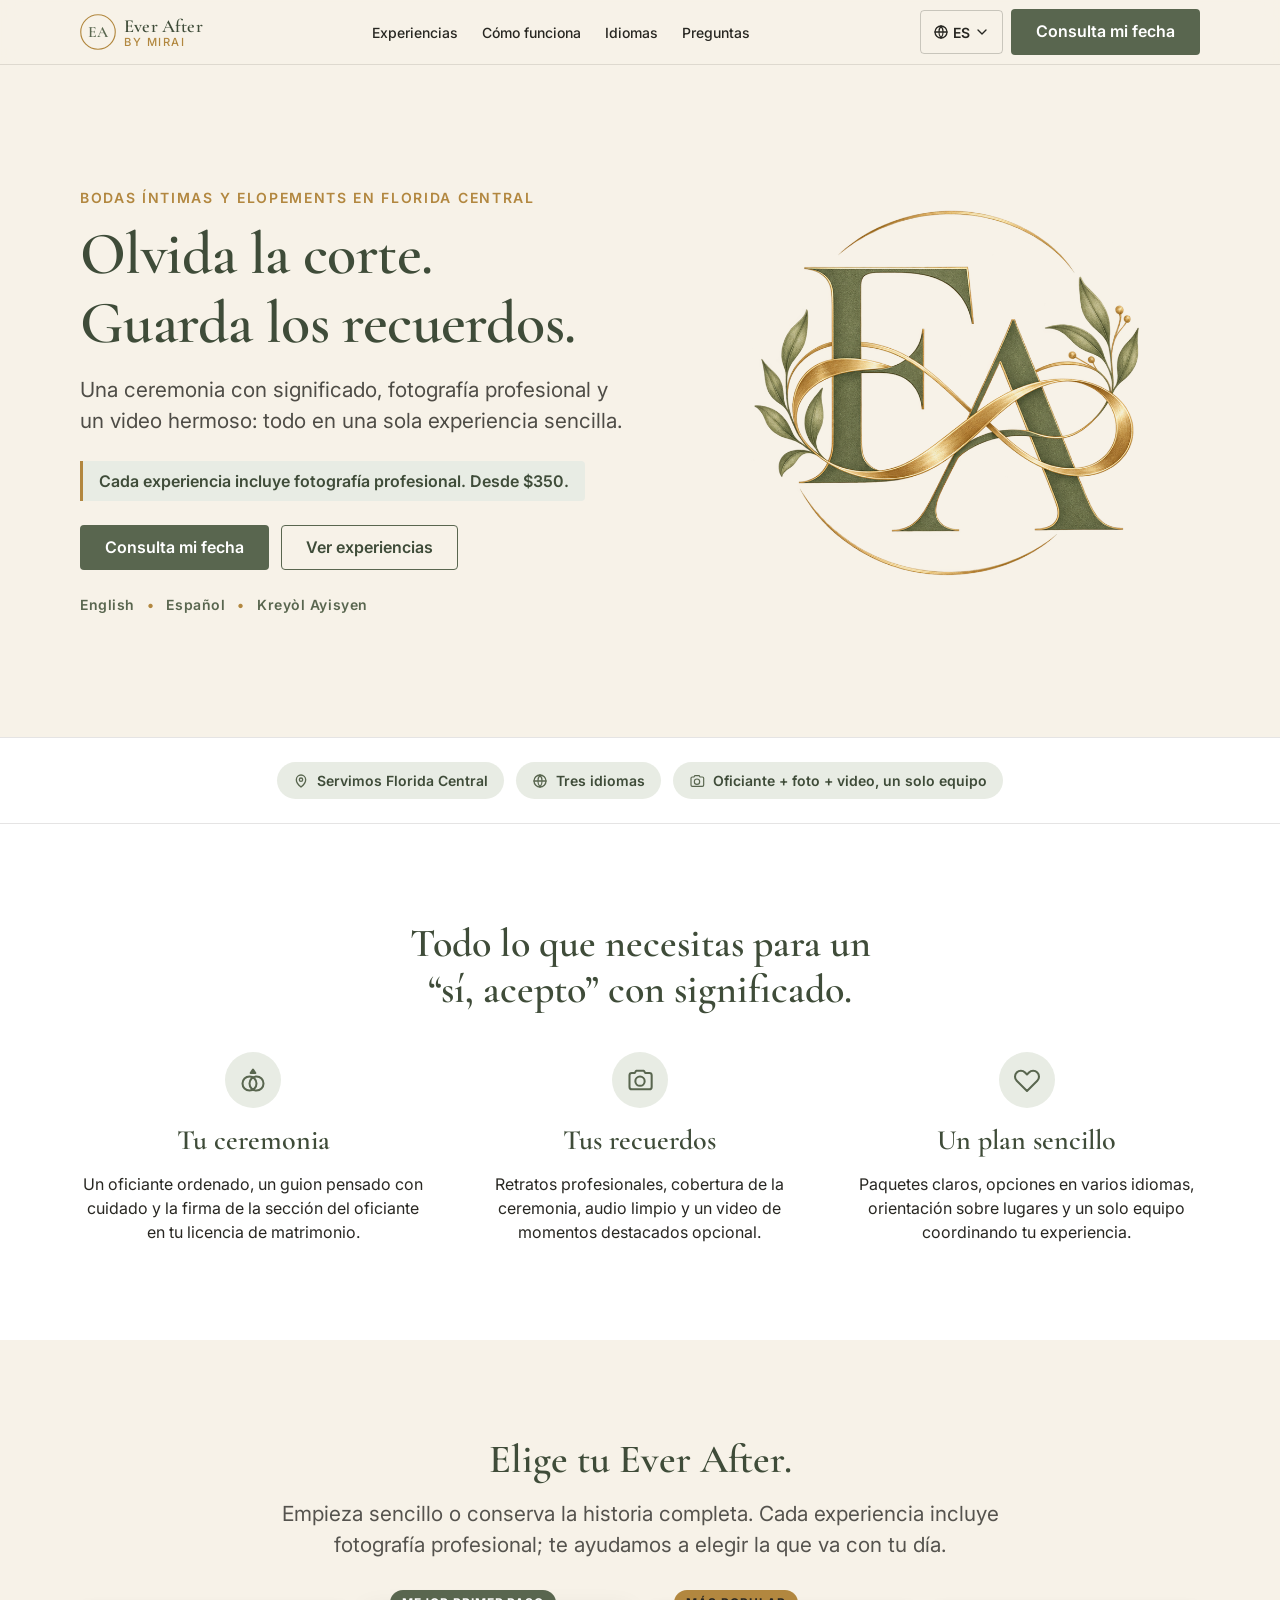
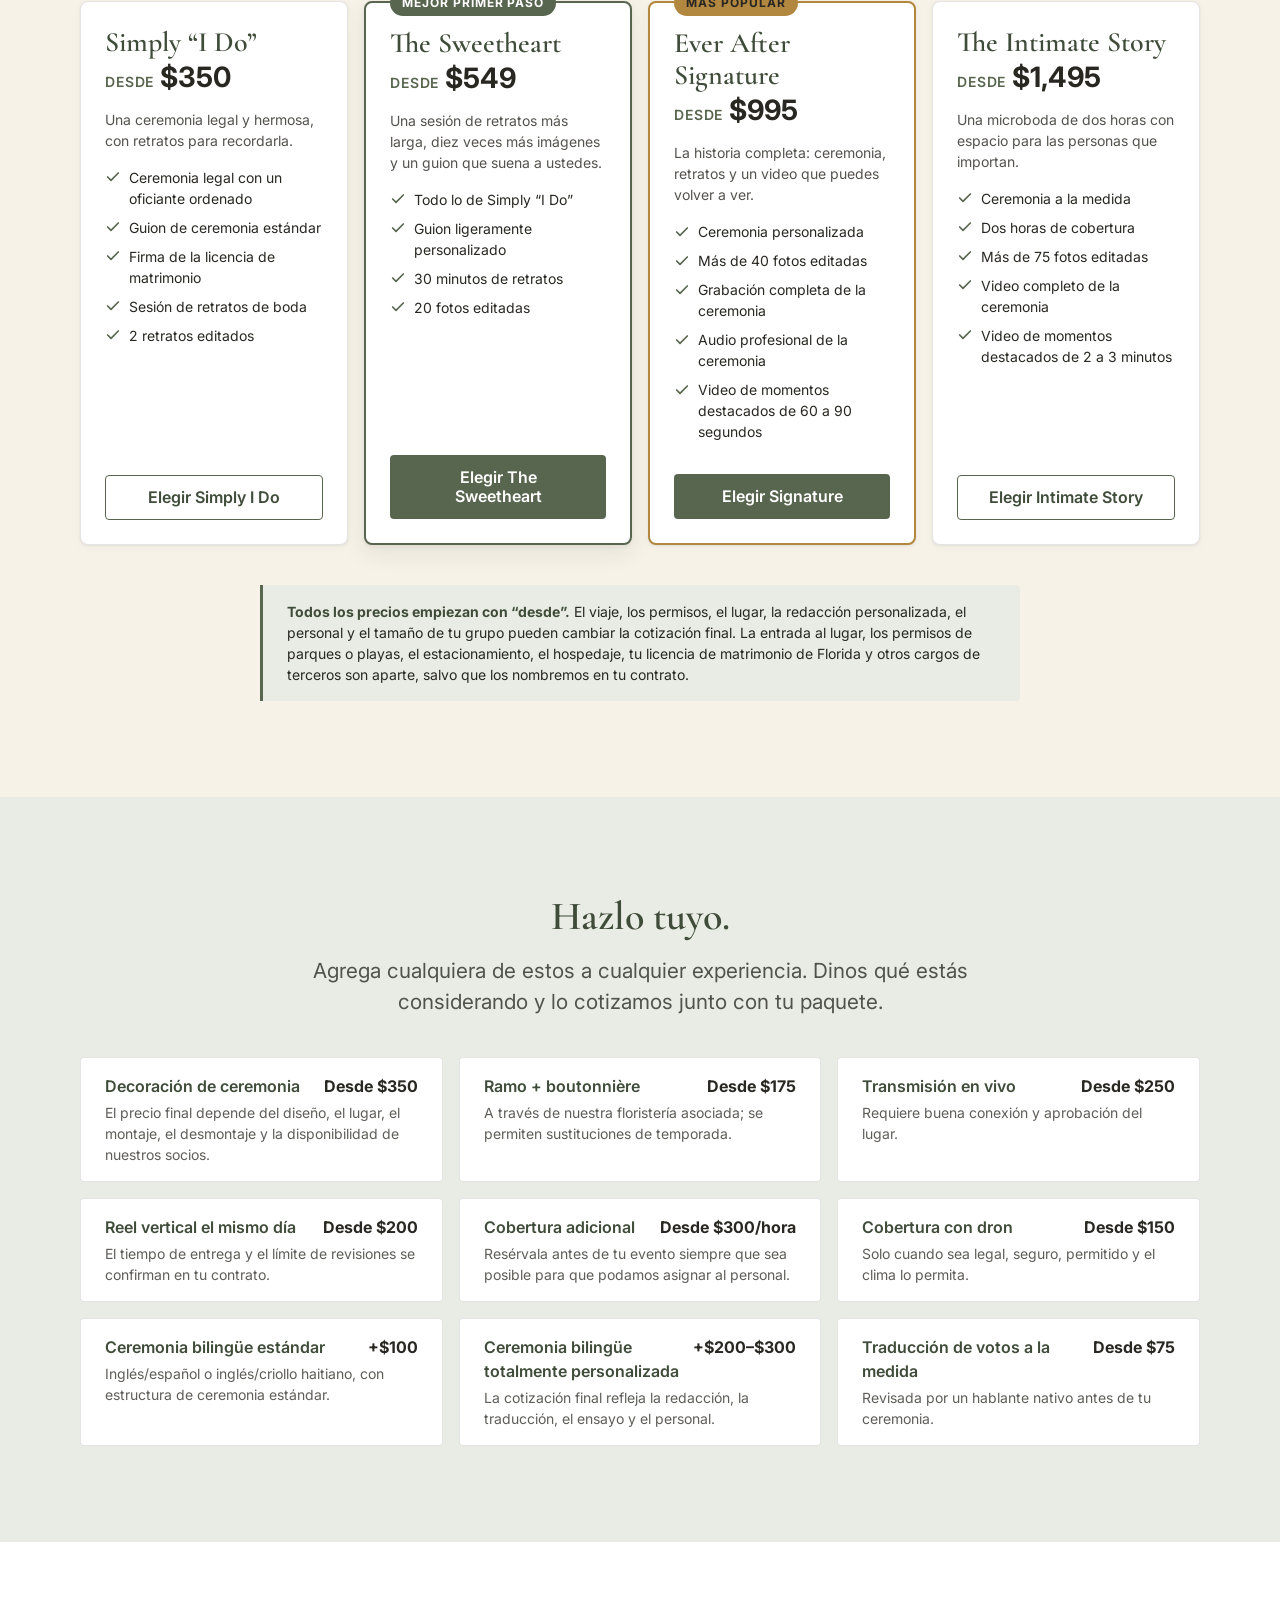
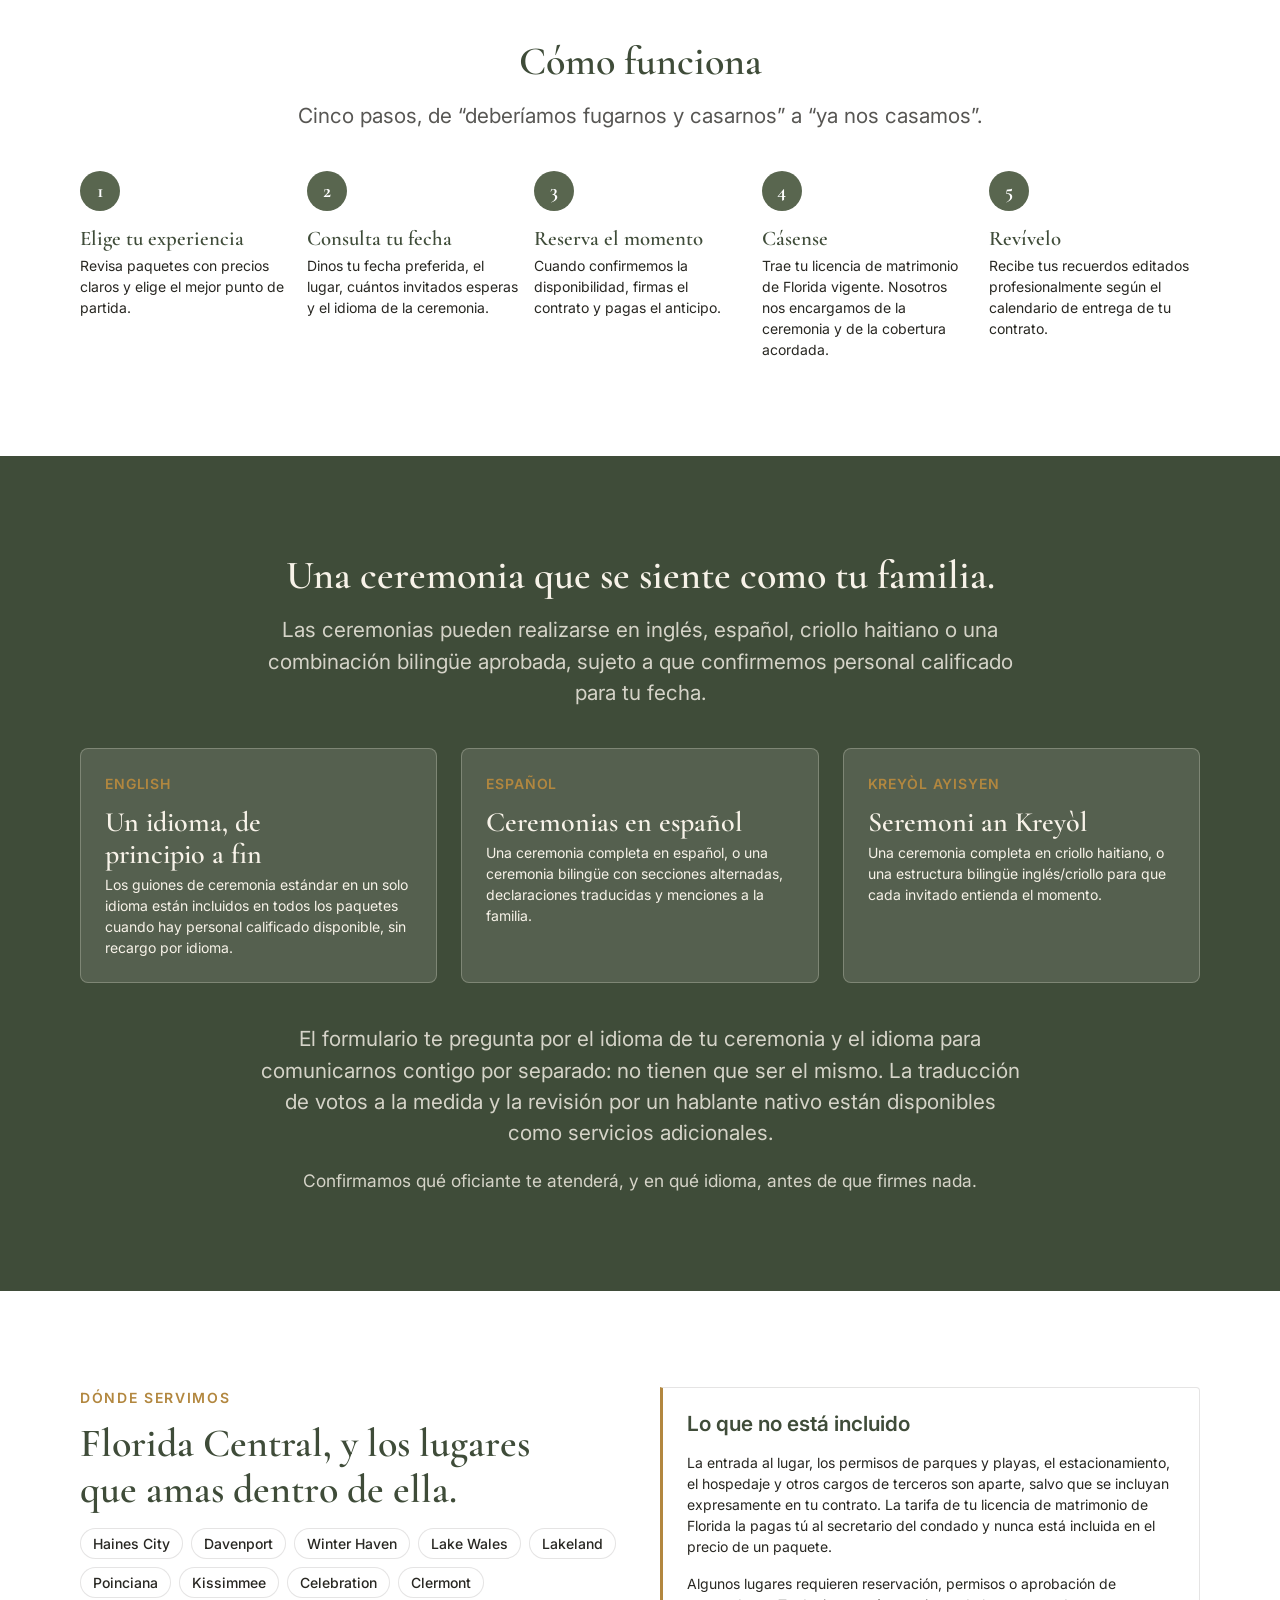
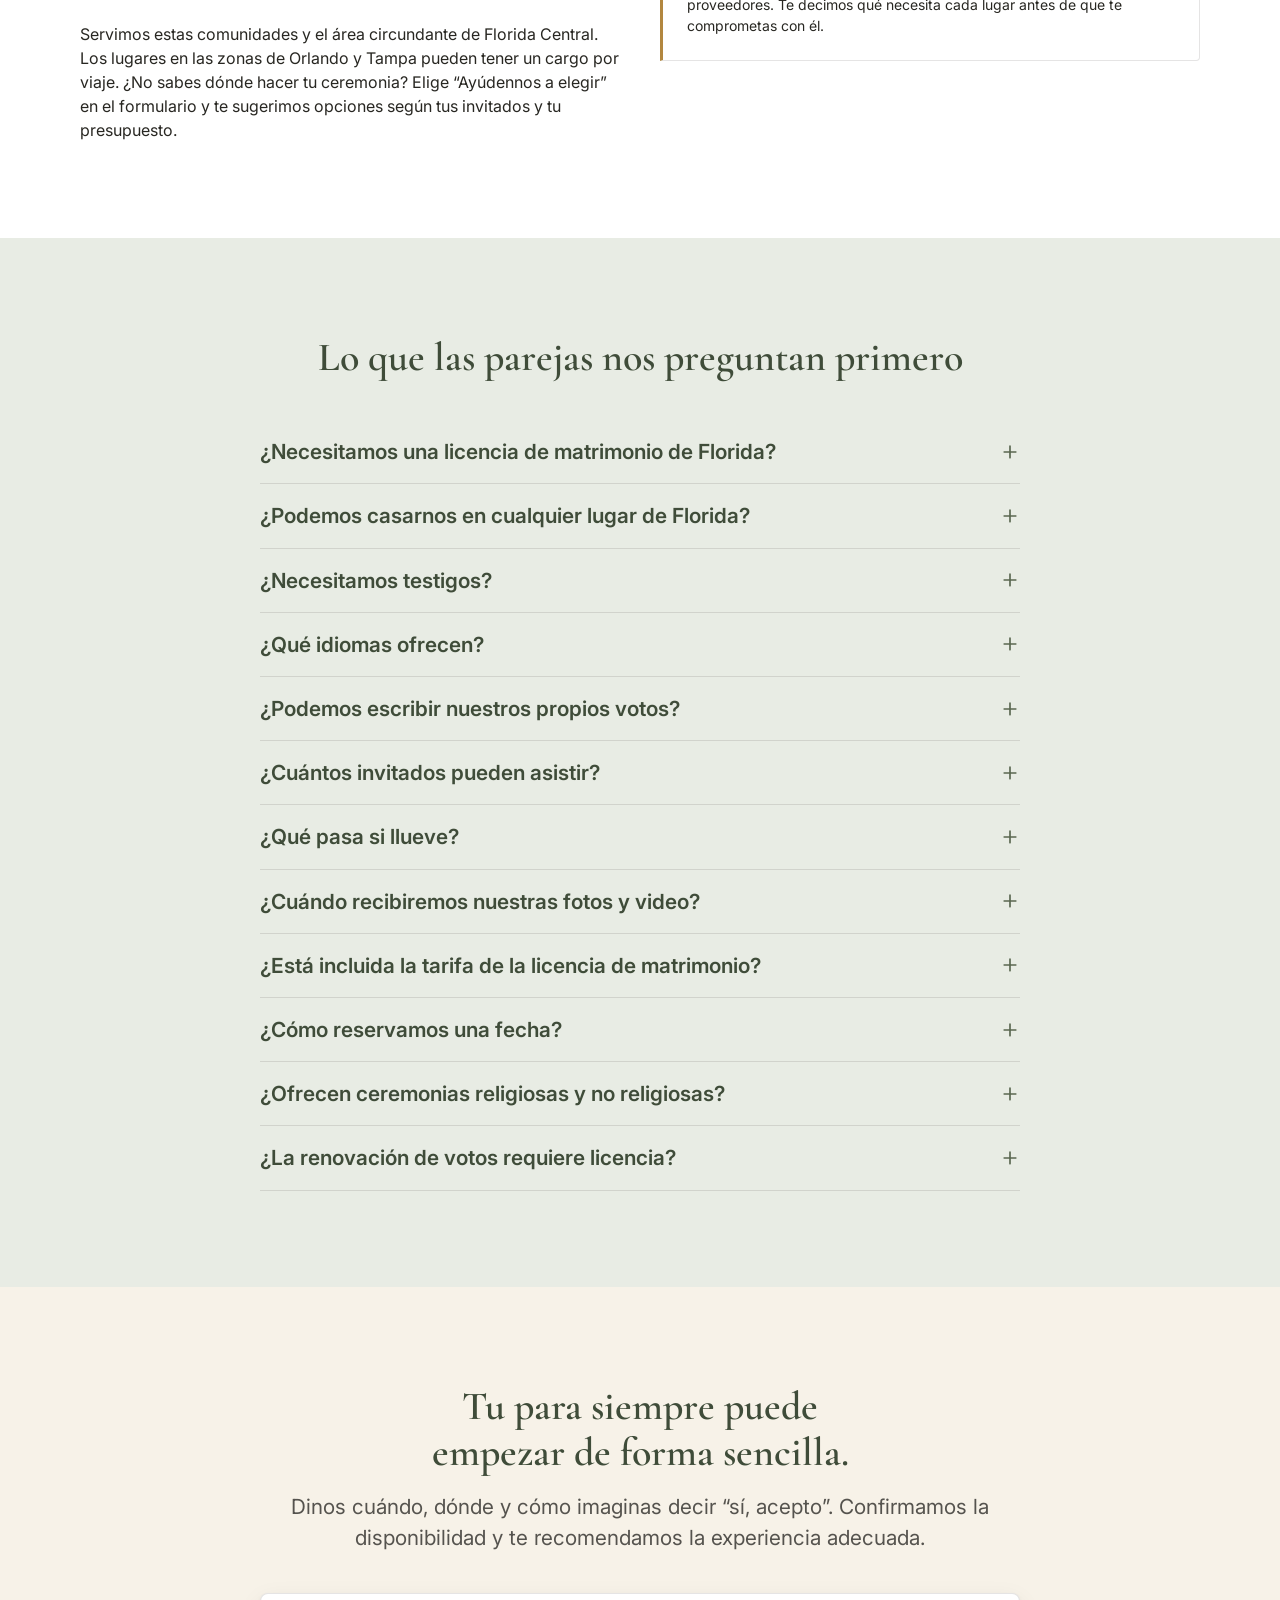
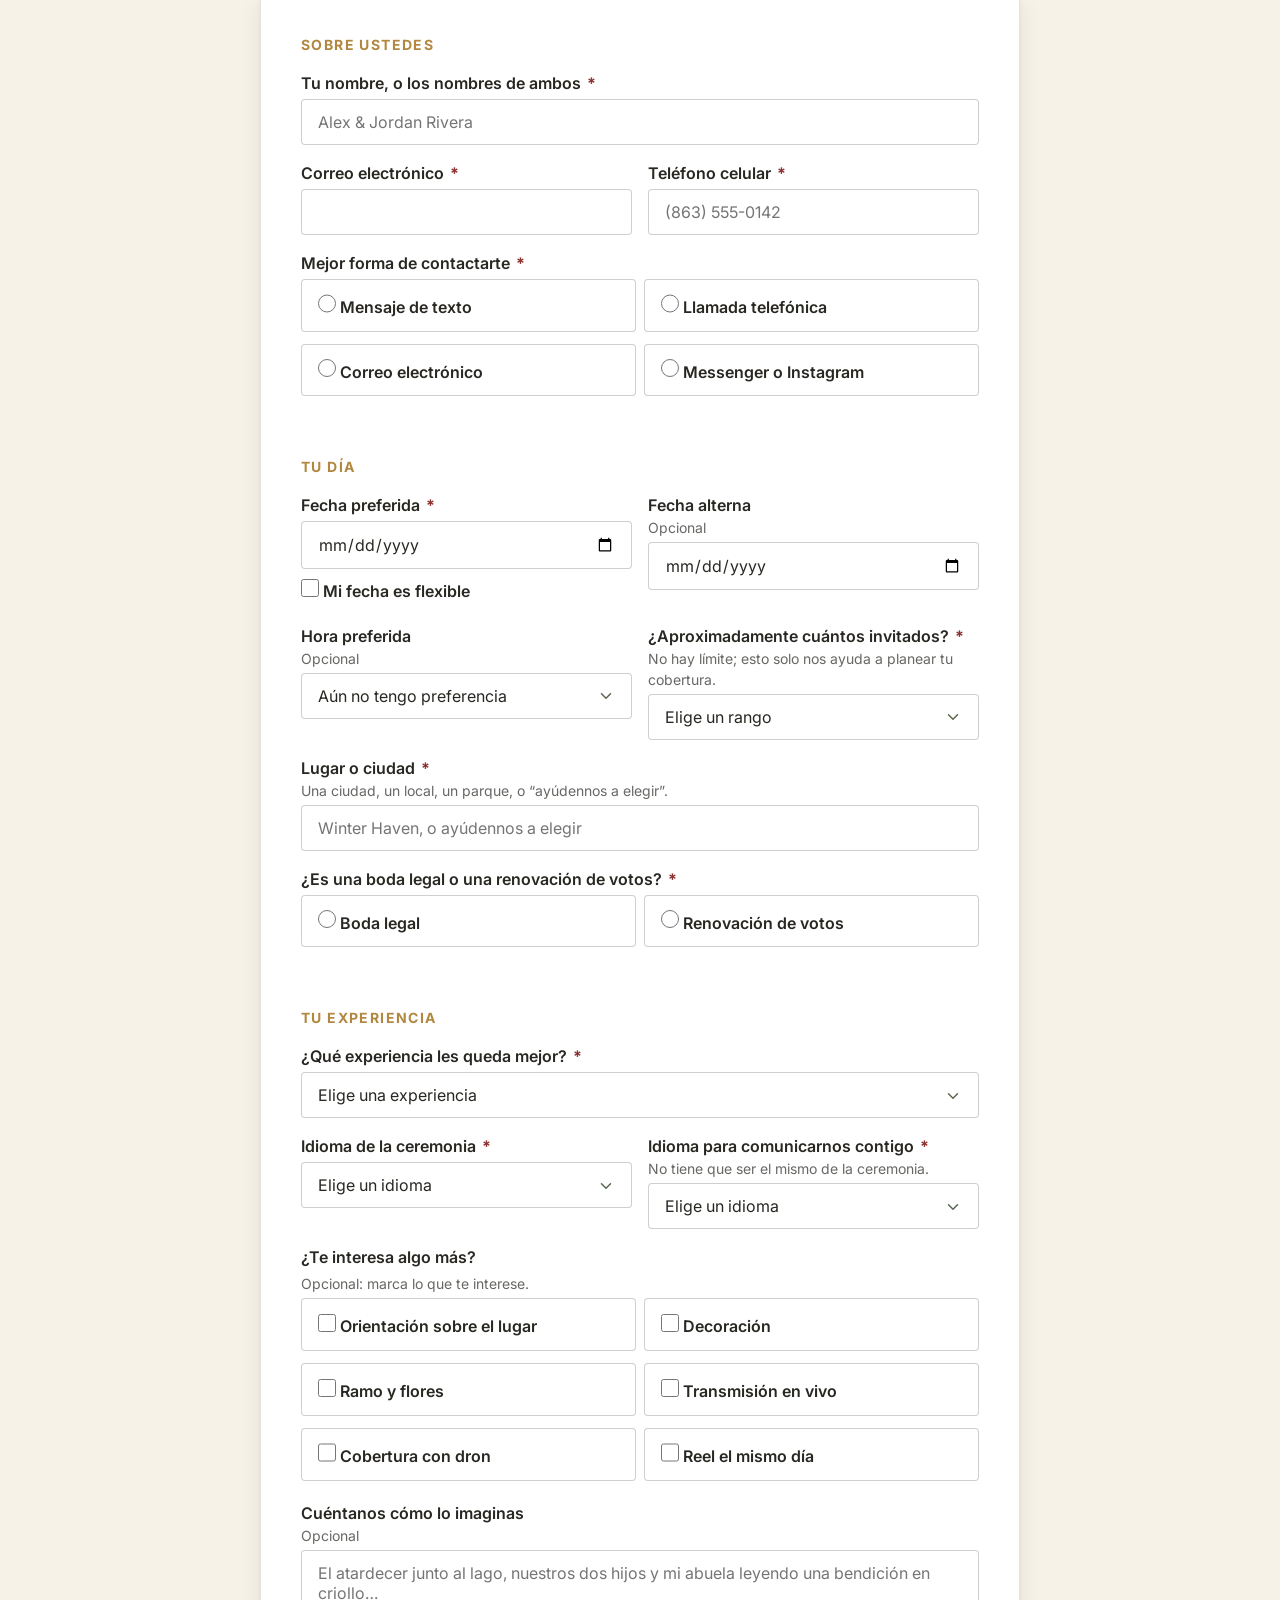
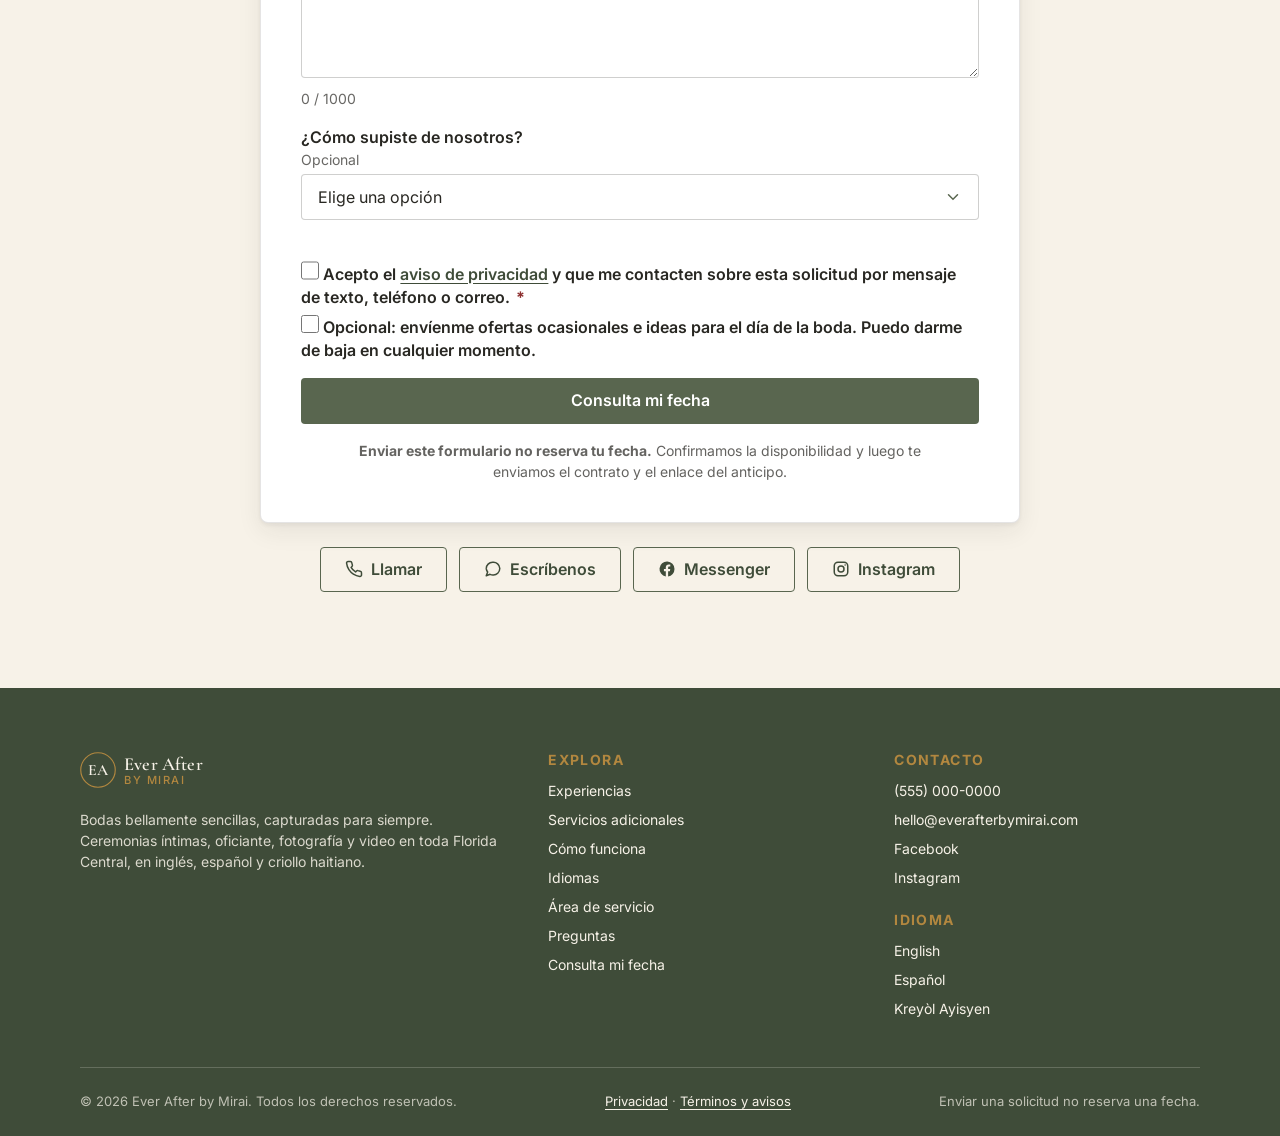
==== commit 8e074f12: "Remove preview build banners from customer-facing pages Removes the red PREVIEW BUILD banner from th" ====
--- a/es/index.html
+++ b/es/index.html
@@ -83,12 +83,6 @@
 
 <body data-page-type="landing">
 
-<!-- ==== DELETE BEFORE PRODUCTION (see PLACEHOLDERS.md) ==================== -->
-<div class="placeholder-banner">
-  <p>VERSIÓN DE PRUEBA — los datos de contacto, las imágenes y los testimonios son provisionales. Ver PLACEHOLDERS.md.</p>
-</div>
-<!-- ======================================================================== -->
-
 <a class="skip-link" href="#main">Ir al contenido</a>
 
 <!-- Icon sprite -->
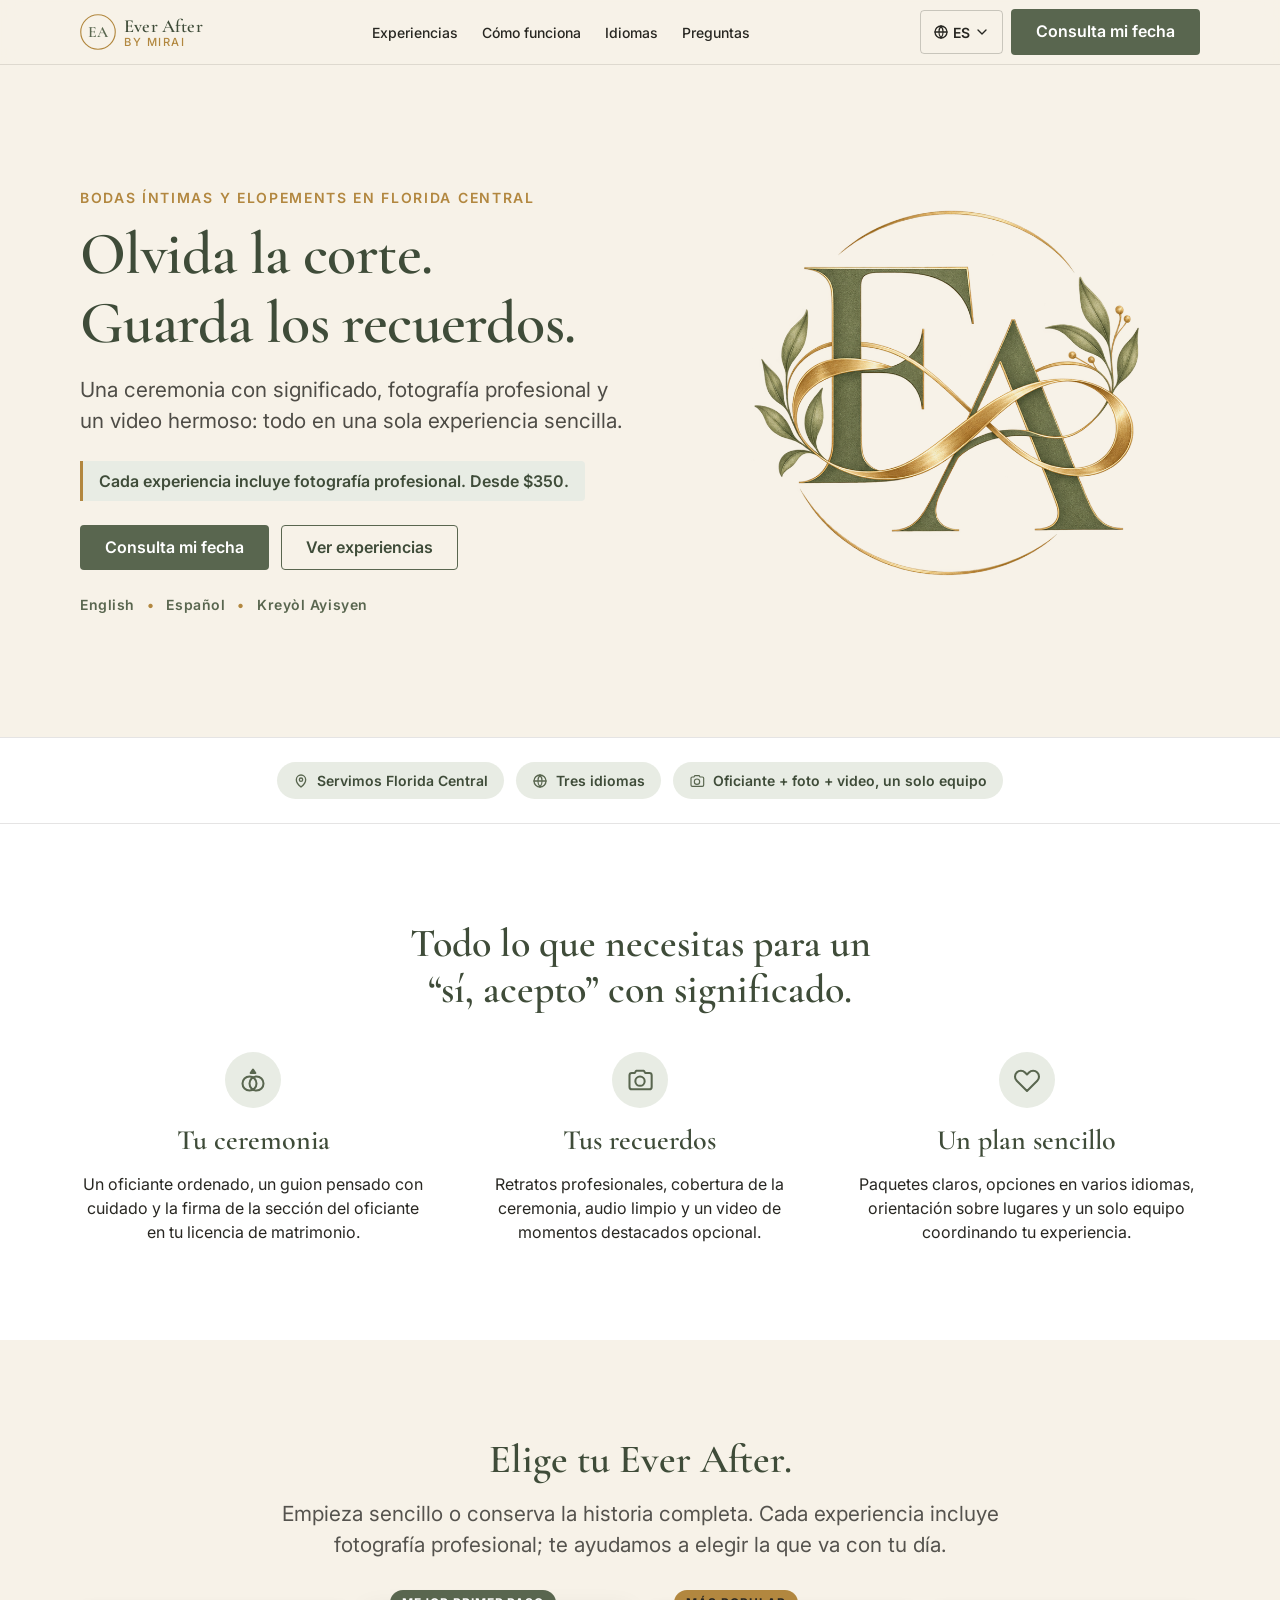
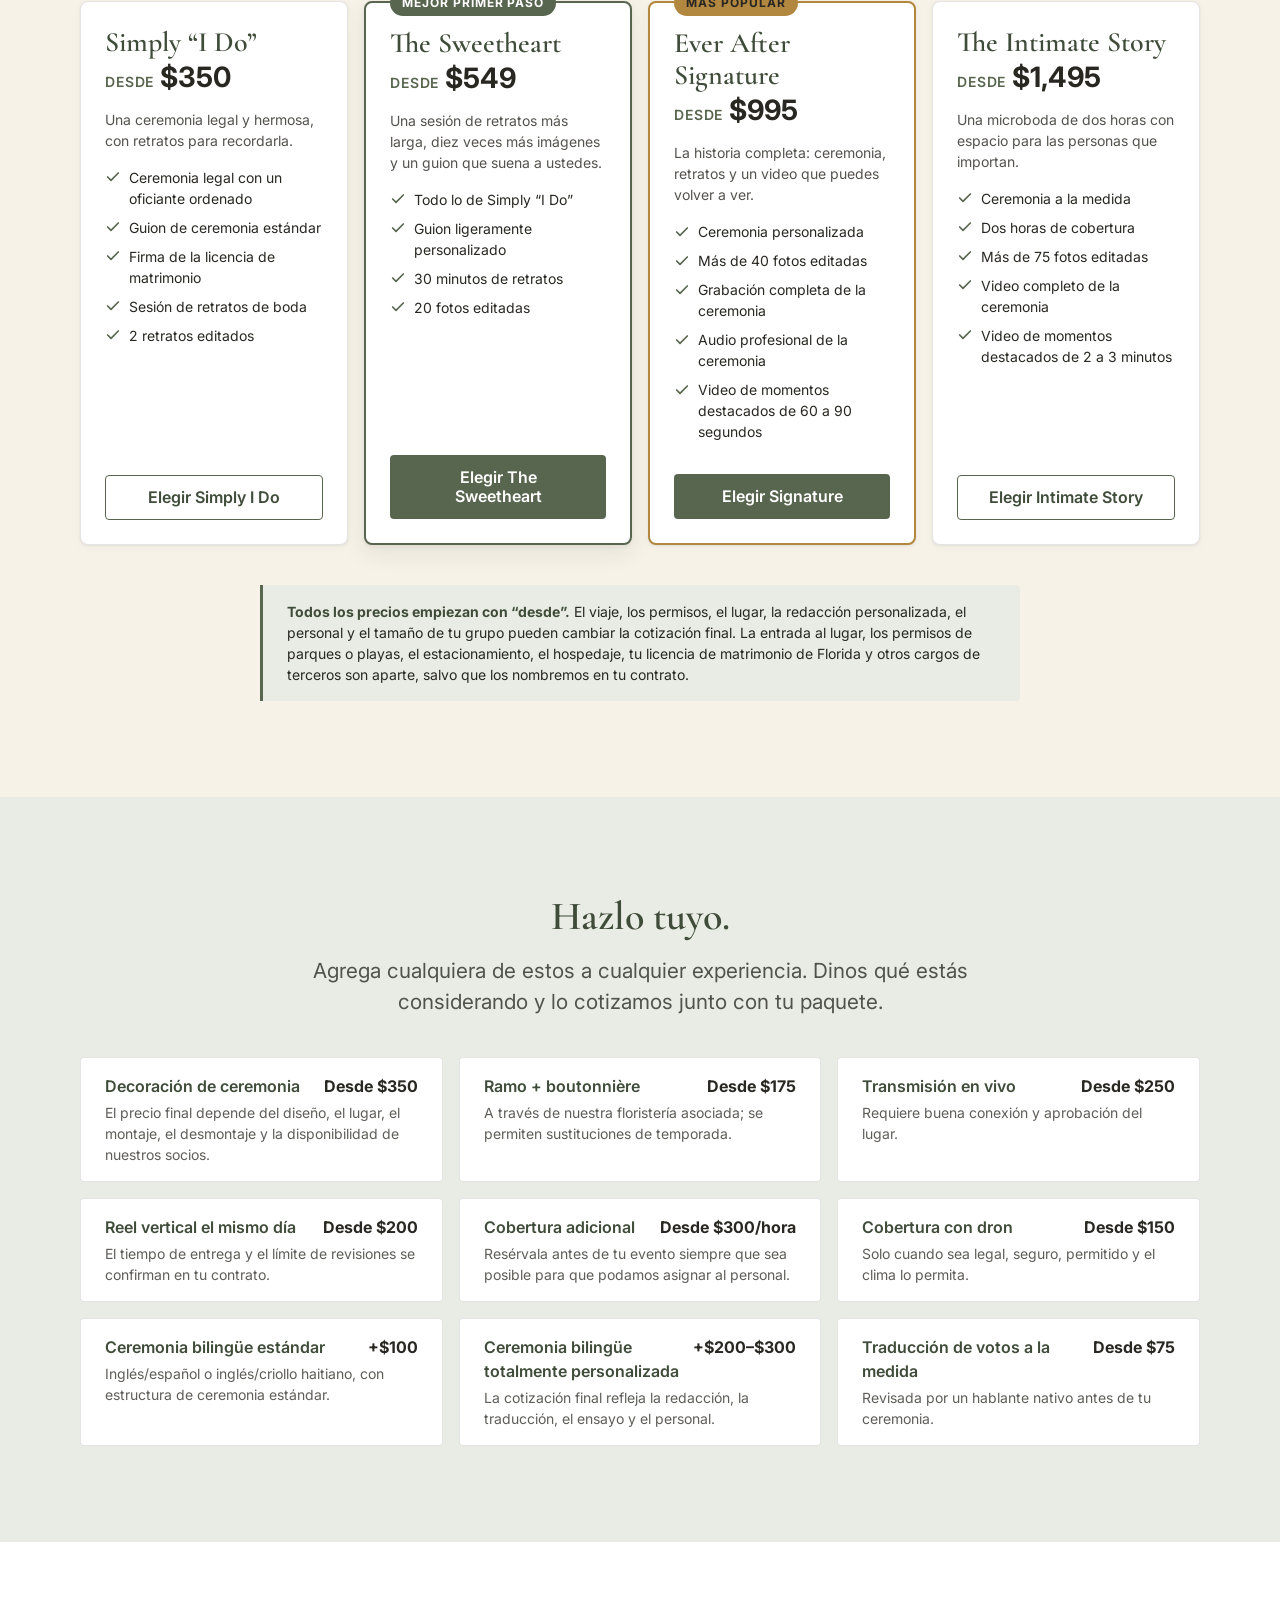
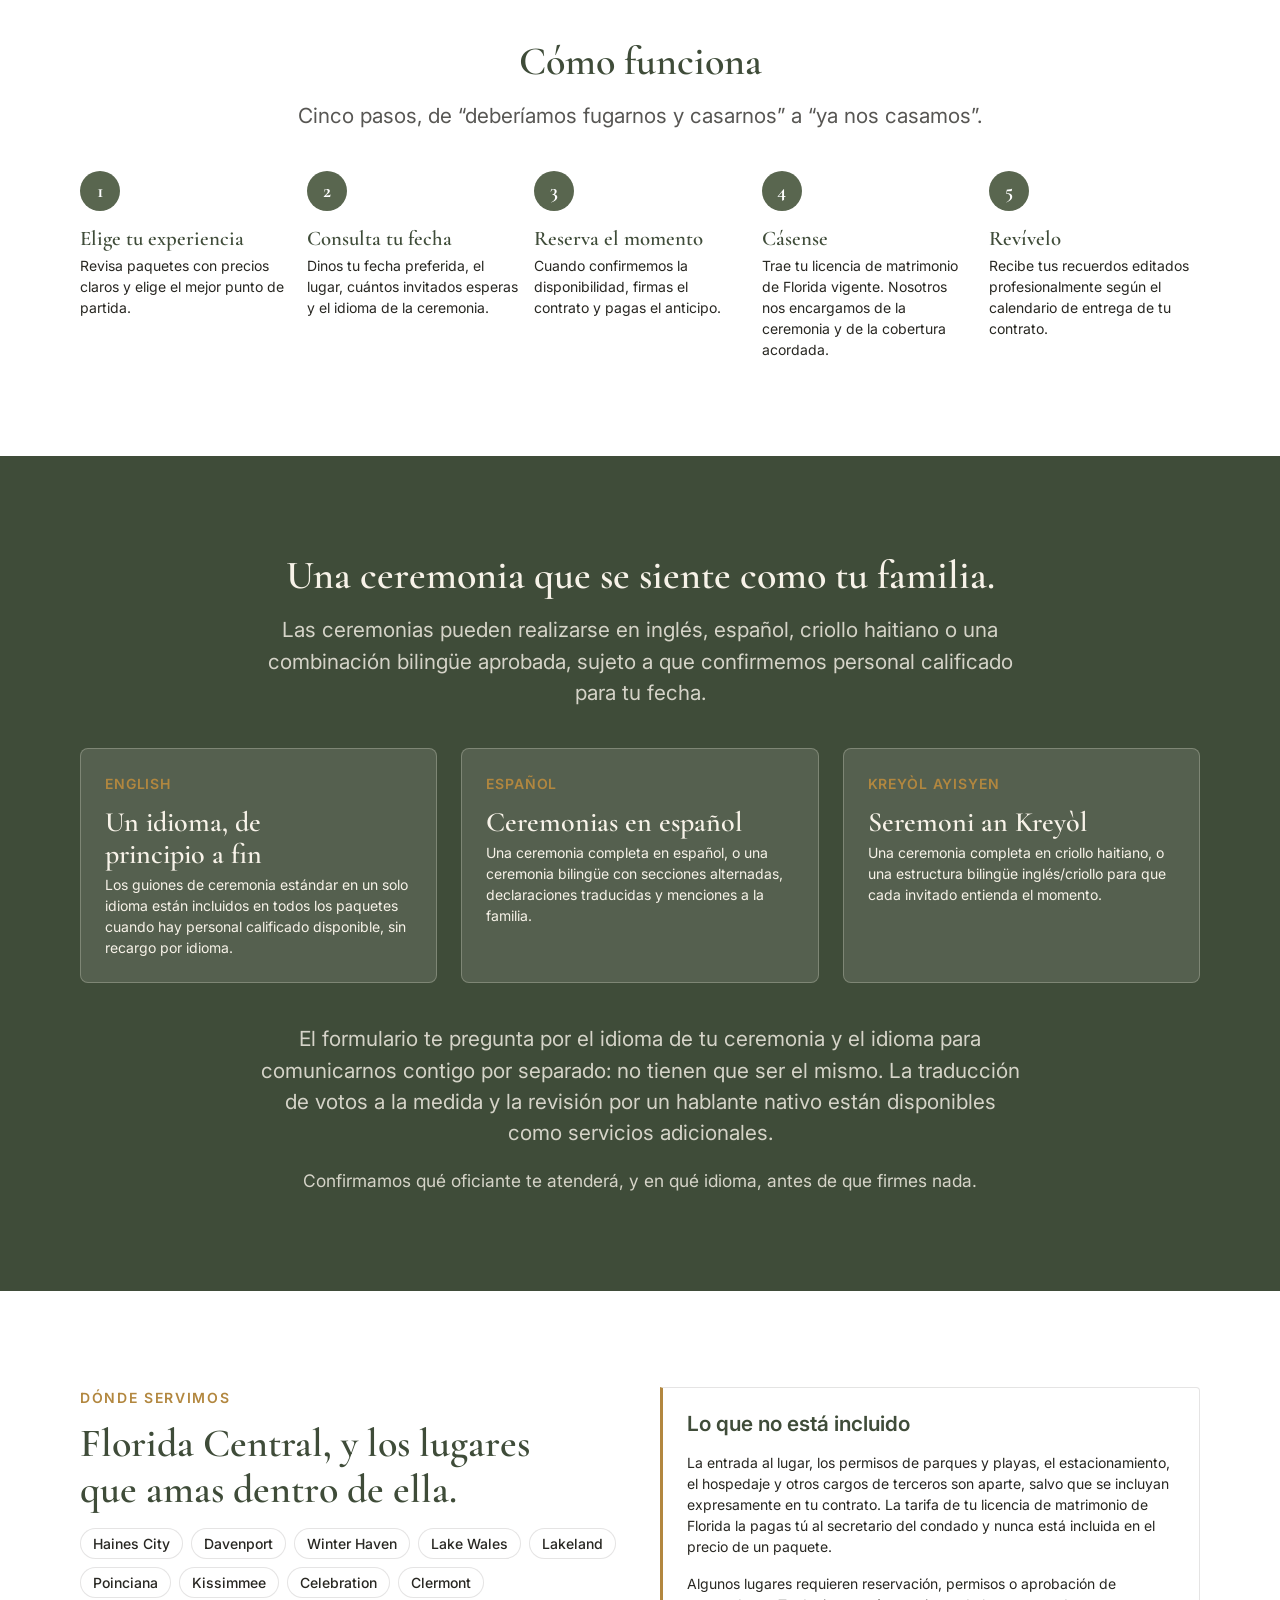
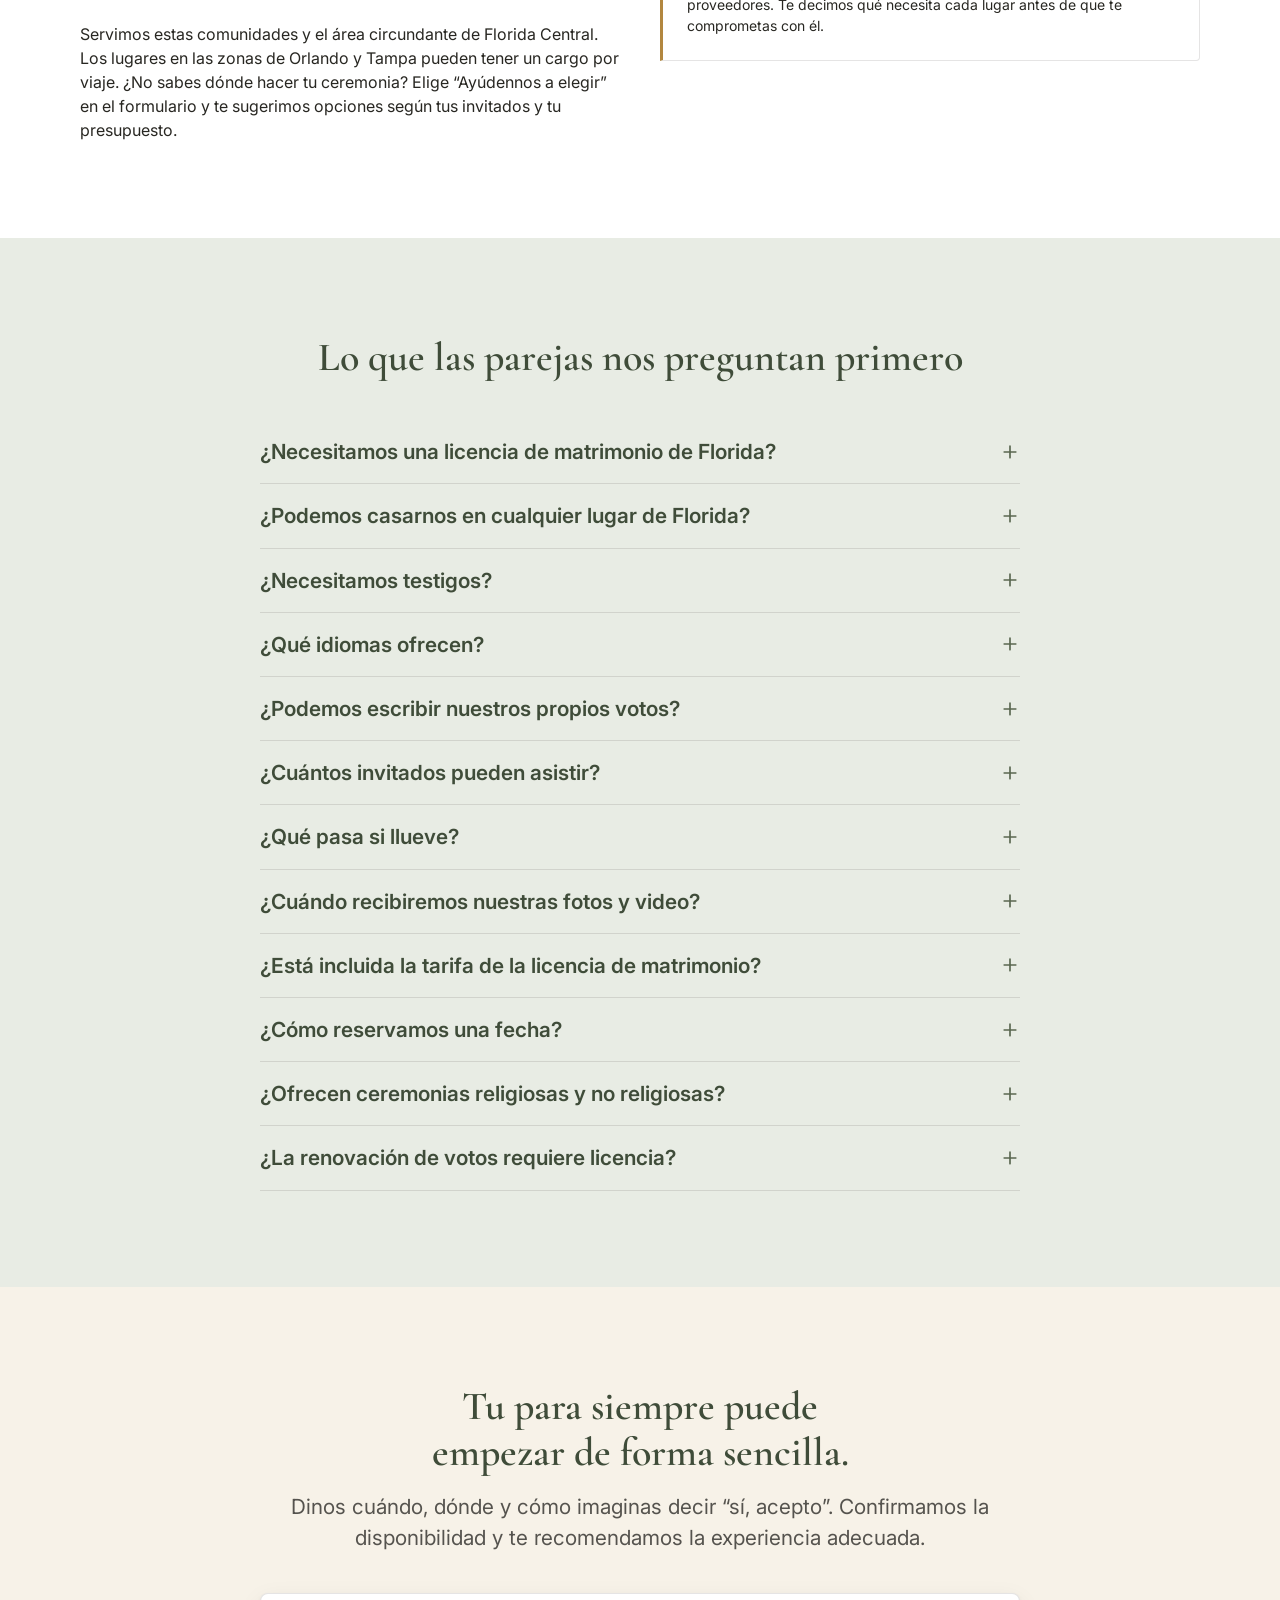
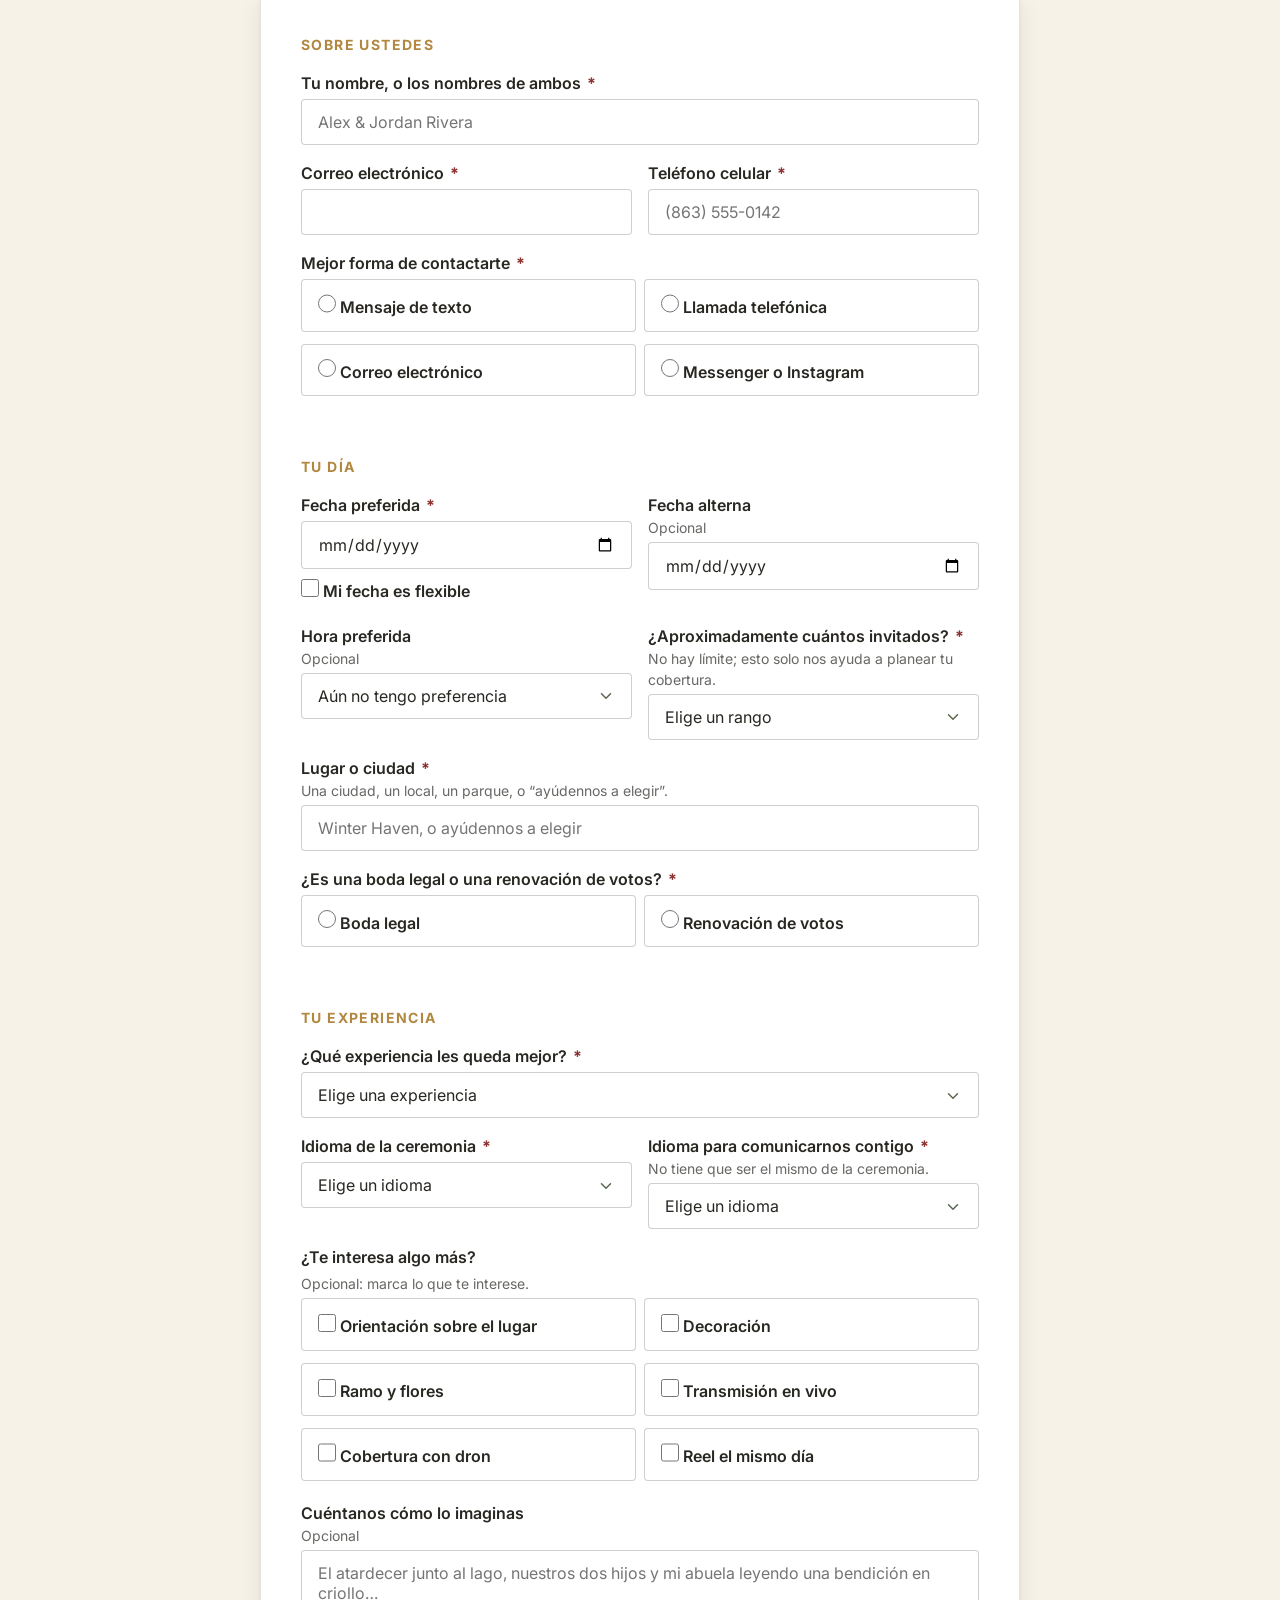
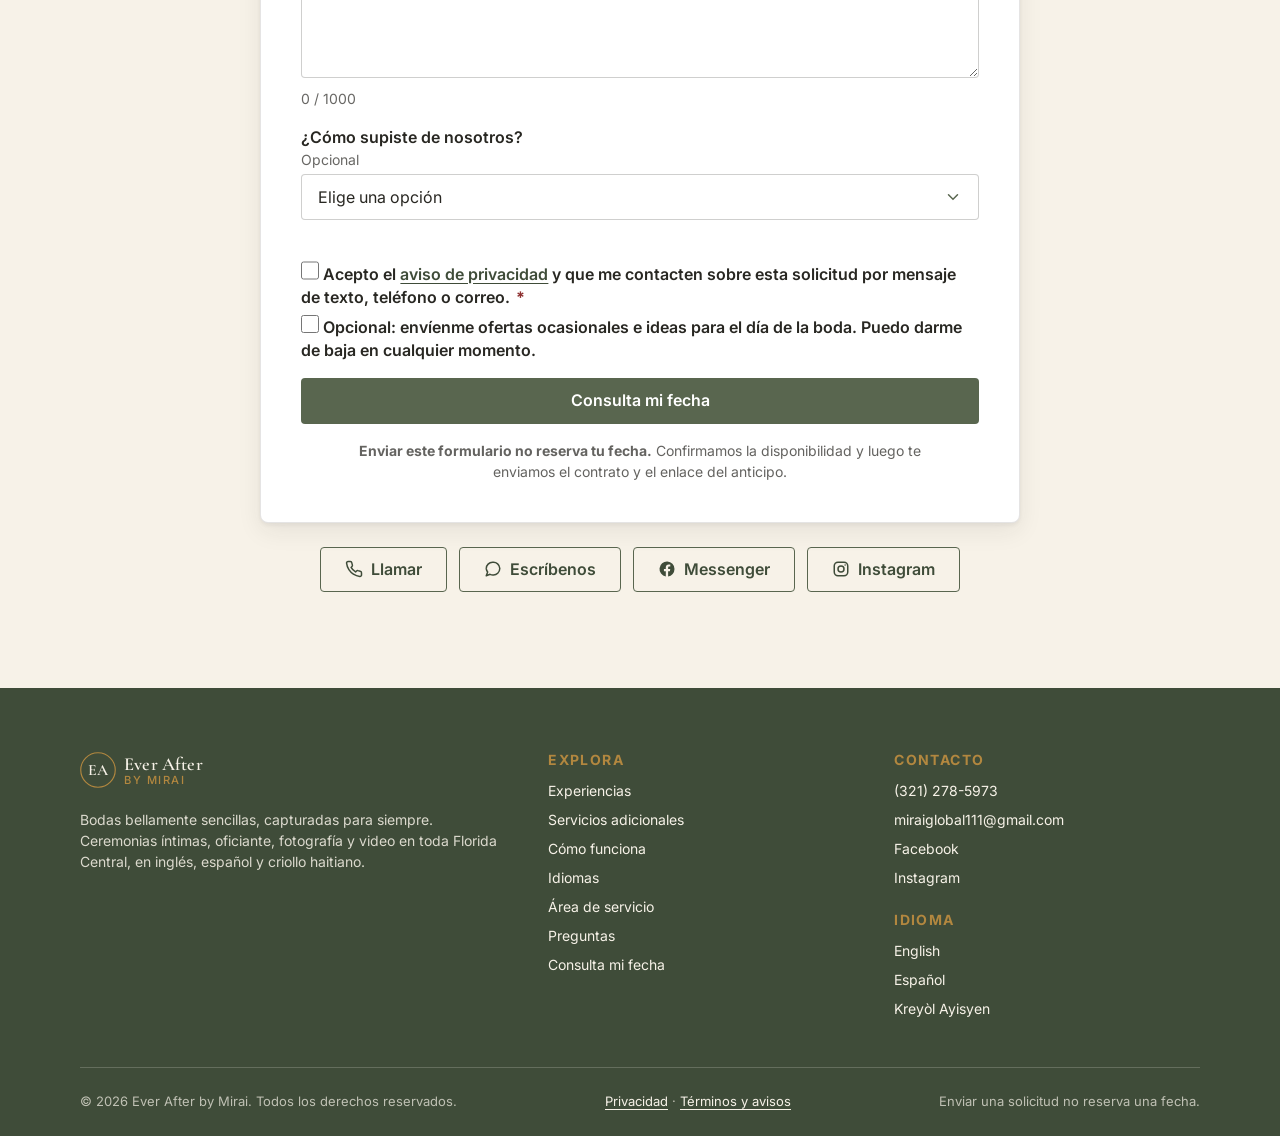
==== commit 6faa21a4: "Add real business phone and email Replaces the placeholder (555) 000-0000 and hello@everafterbymirai" ====
--- a/es/index.html
+++ b/es/index.html
@@ -57,8 +57,8 @@
   "url": "https://everafterbymirai.com/",
   "logo": "https://everafterbymirai.com/assets/icons/logo.svg",
   "image": "https://everafterbymirai.com/assets/images/og-card.jpg",
-  "telephone": "+1-555-000-0000",
-  "email": "hello@everafterbymirai.com",
+  "telephone": "+1-321-278-5973",
+  "email": "miraiglobal111@gmail.com",
   "availableLanguage": ["en", "es", "ht"],
   "areaServed": [
     { "@type": "City", "name": "Haines City", "addressRegion": "FL" },
@@ -769,8 +769,8 @@
         <h3>No pudimos enviar tu solicitud</h3>
         <p>Inténtalo de nuevo. Si sigue sin funcionar, contáctanos directamente: no queremos perderte.</p>
         <div class="btn-row">
-          <a class="btn btn--primary" href="tel:+15550000000" data-contact-channel="call" data-section="form-error">Llámanos</a>
-          <a class="btn btn--secondary" href="sms:+15550000000" data-contact-channel="text" data-section="form-error">Escríbenos</a>
+          <a class="btn btn--primary" href="tel:+13212785973" data-contact-channel="call" data-section="form-error">Llámanos</a>
+          <a class="btn btn--secondary" href="sms:+13212785973" data-contact-channel="text" data-section="form-error">Escríbenos</a>
         </div>
       </div>
 
@@ -1070,10 +1070,10 @@
 
     <!-- Low-friction direct paths for visitors not ready for the form (FR-015) -->
     <div class="contact-rail">
-      <a class="btn btn--secondary" href="tel:+15550000000" data-contact-channel="call" data-section="final-cta">
+      <a class="btn btn--secondary" href="tel:+13212785973" data-contact-channel="call" data-section="final-cta">
         <svg aria-hidden="true" focusable="false" width="18" height="18"><use href="#i-phone"></use></svg> Llamar
       </a>
-      <a class="btn btn--secondary" href="sms:+15550000000" data-contact-channel="text" data-section="final-cta">
+      <a class="btn btn--secondary" href="sms:+13212785973" data-contact-channel="text" data-section="final-cta">
         <svg aria-hidden="true" focusable="false" width="18" height="18"><use href="#i-chat"></use></svg> Escríbenos
       </a>
       <a class="btn btn--secondary" href="https://m.me/everafterbymirai" data-contact-channel="messenger" data-section="final-cta" rel="noopener">
@@ -1127,8 +1127,8 @@
       <div>
         <h3>Contacto</h3>
         <ul class="footer-list">
-          <li><a href="tel:+15550000000" data-contact-channel="call" data-section="footer">(555) 000-0000</a></li>
-          <li><a href="mailto:hello@everafterbymirai.com" data-contact-channel="email" data-section="footer">hello@everafterbymirai.com</a></li>
+          <li><a href="tel:+13212785973" data-contact-channel="call" data-section="footer">(321) 278-5973</a></li>
+          <li><a href="mailto:miraiglobal111@gmail.com" data-contact-channel="email" data-section="footer">miraiglobal111@gmail.com</a></li>
           <li><a href="https://www.facebook.com/everafterbymirai" data-contact-channel="facebook" data-section="footer" rel="noopener">Facebook</a></li>
           <li><a href="https://www.instagram.com/everafterbymirai" data-contact-channel="instagram" data-section="footer" rel="noopener">Instagram</a></li>
         </ul>
@@ -1156,7 +1156,7 @@
 <!-- Sticky mobile inquiry bar §12.4 -->
 <div class="sticky-cta" data-sticky-cta>
   <a class="btn btn--primary" href="#inquiry">Consulta mi fecha</a>
-  <a class="btn btn--secondary" href="sms:+15550000000" data-contact-channel="text" data-section="sticky-bar" aria-label="Escríbenos">
+  <a class="btn btn--secondary" href="sms:+13212785973" data-contact-channel="text" data-section="sticky-bar" aria-label="Escríbenos">
     <svg aria-hidden="true" focusable="false" width="20" height="20"><use href="#i-chat"></use></svg>
   </a>
 </div>
